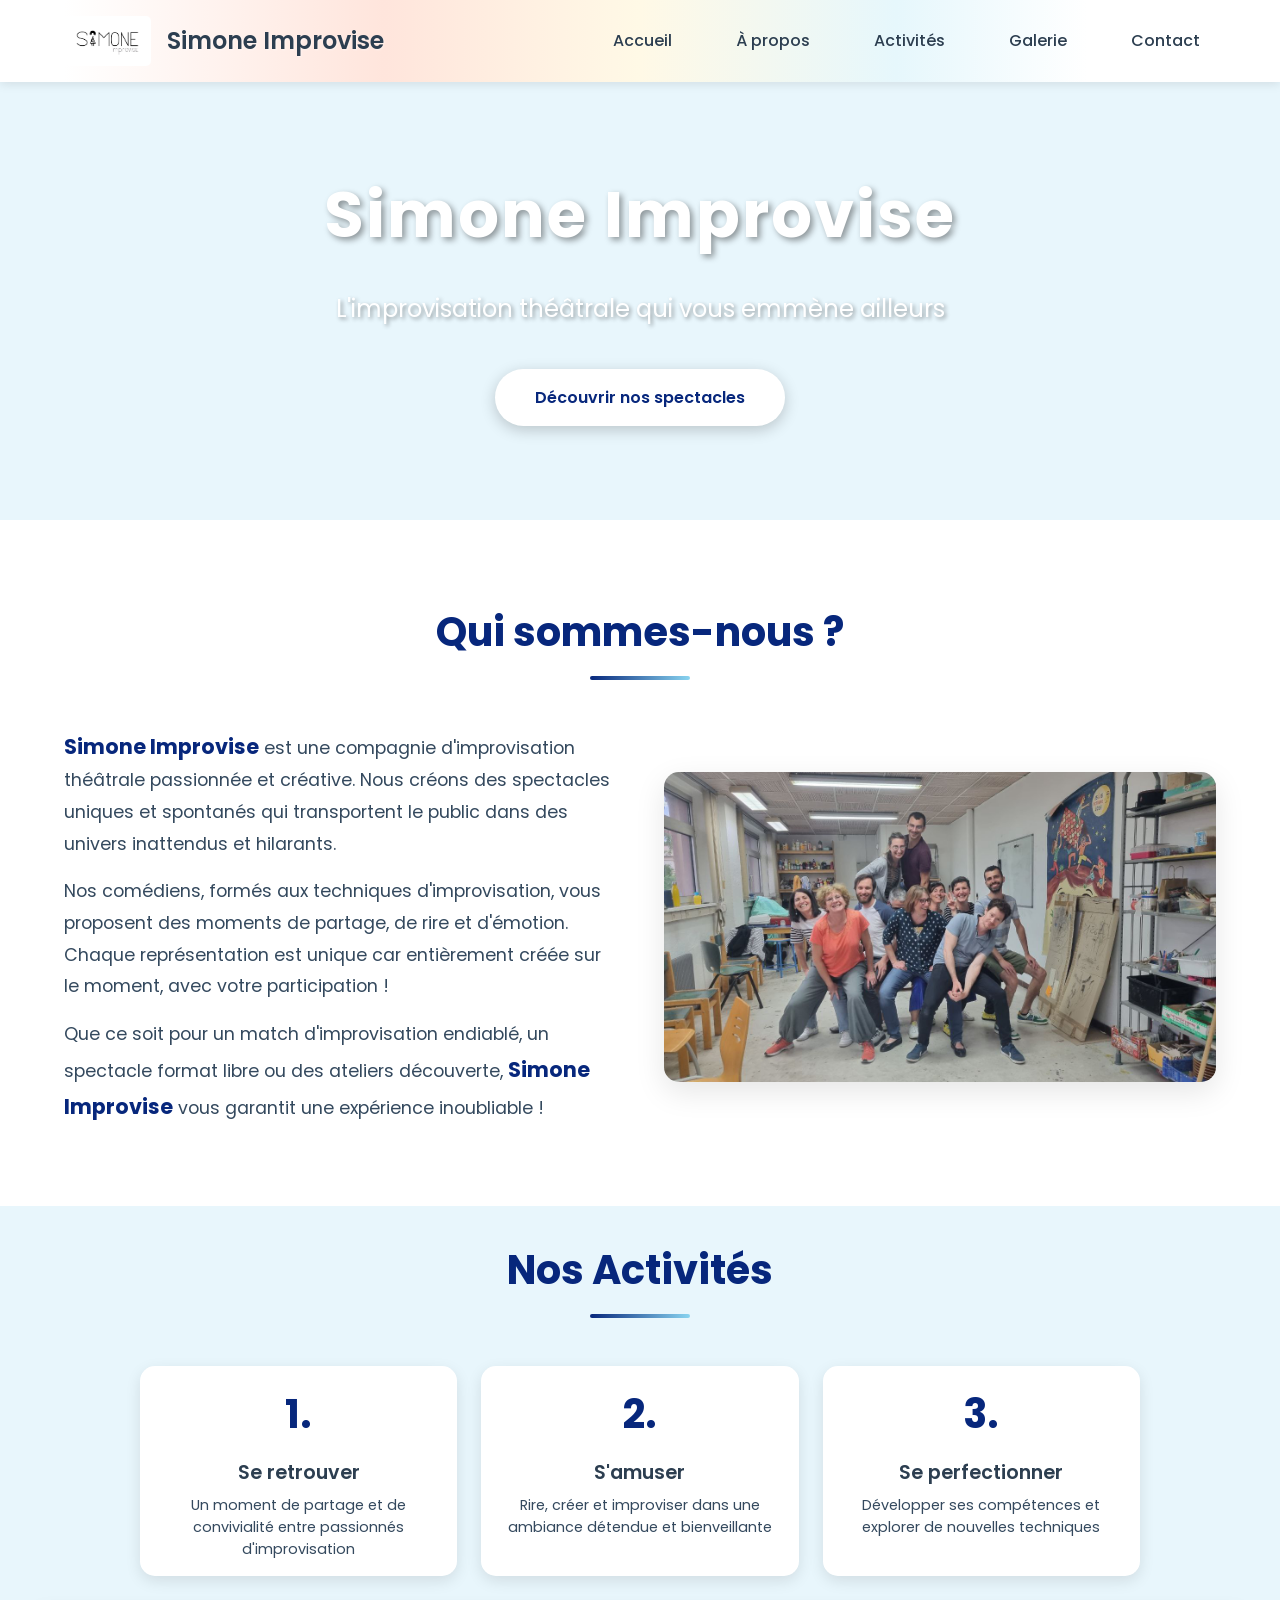
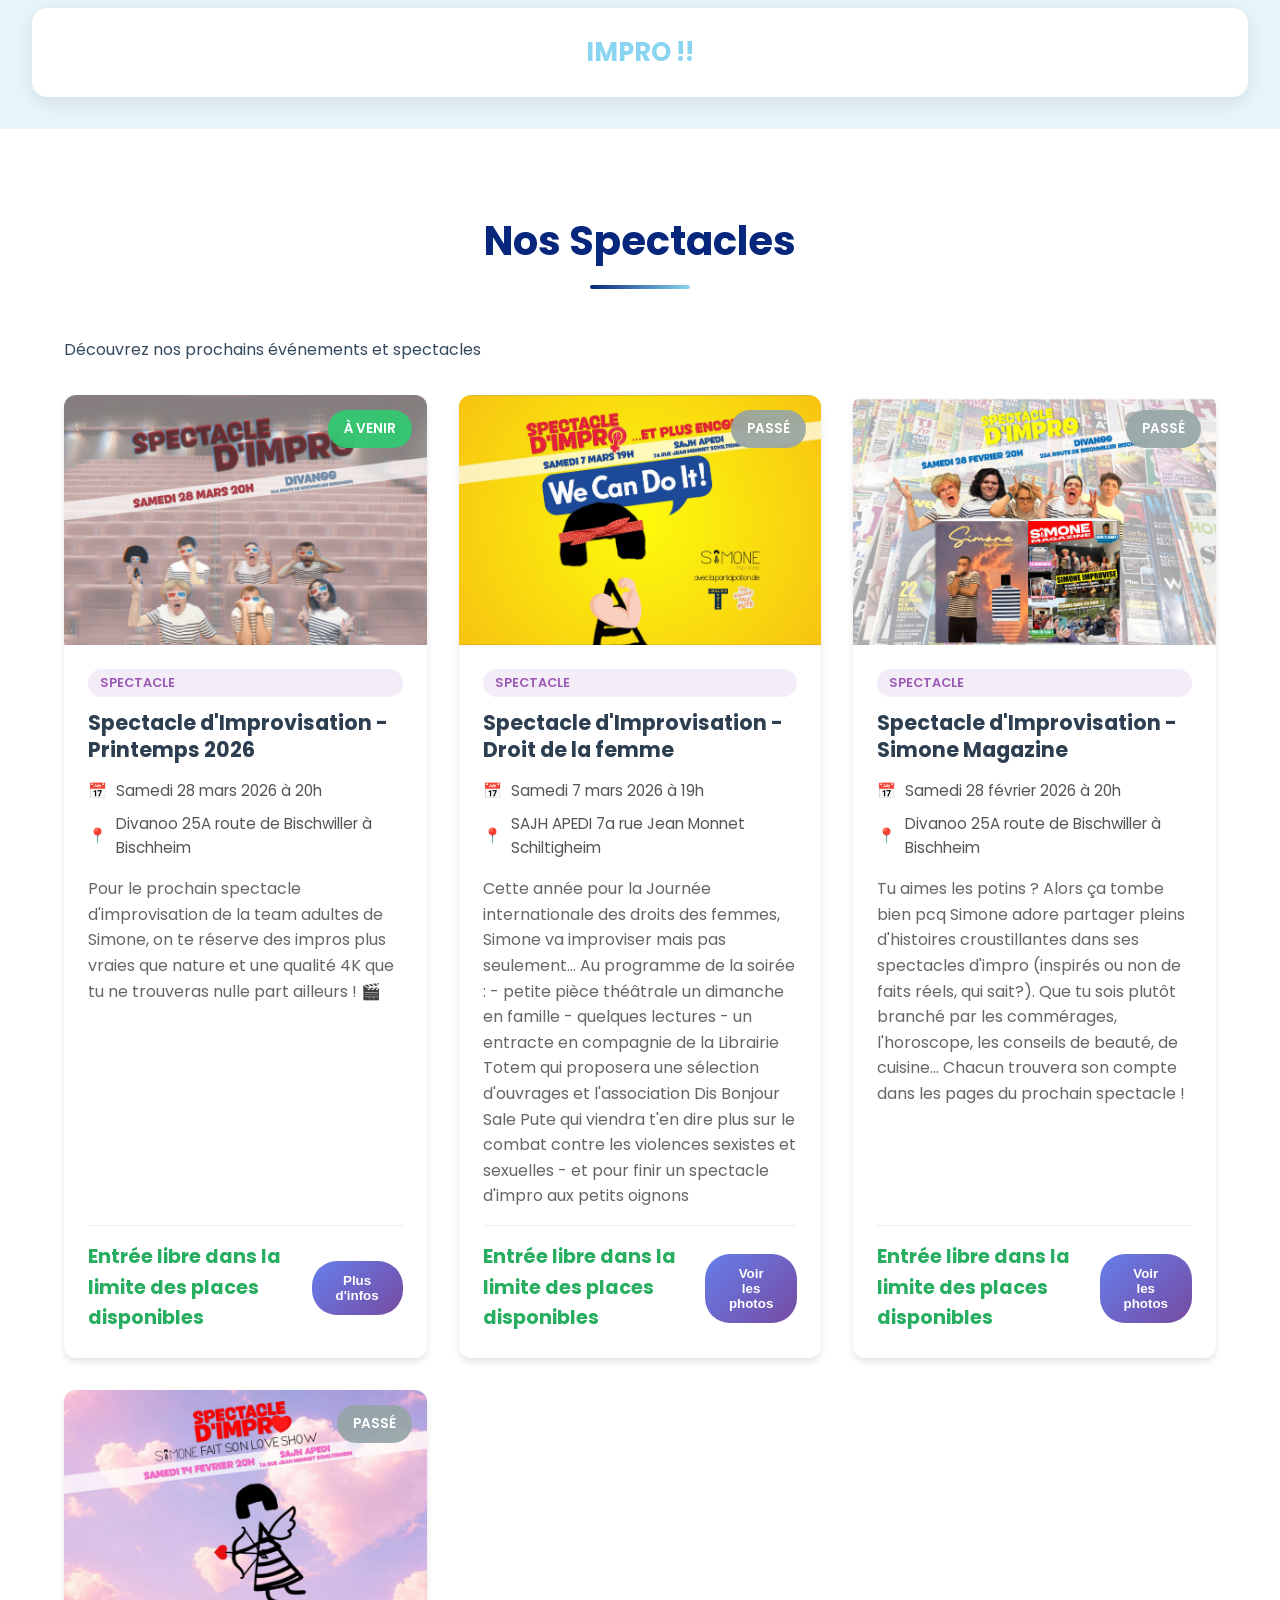
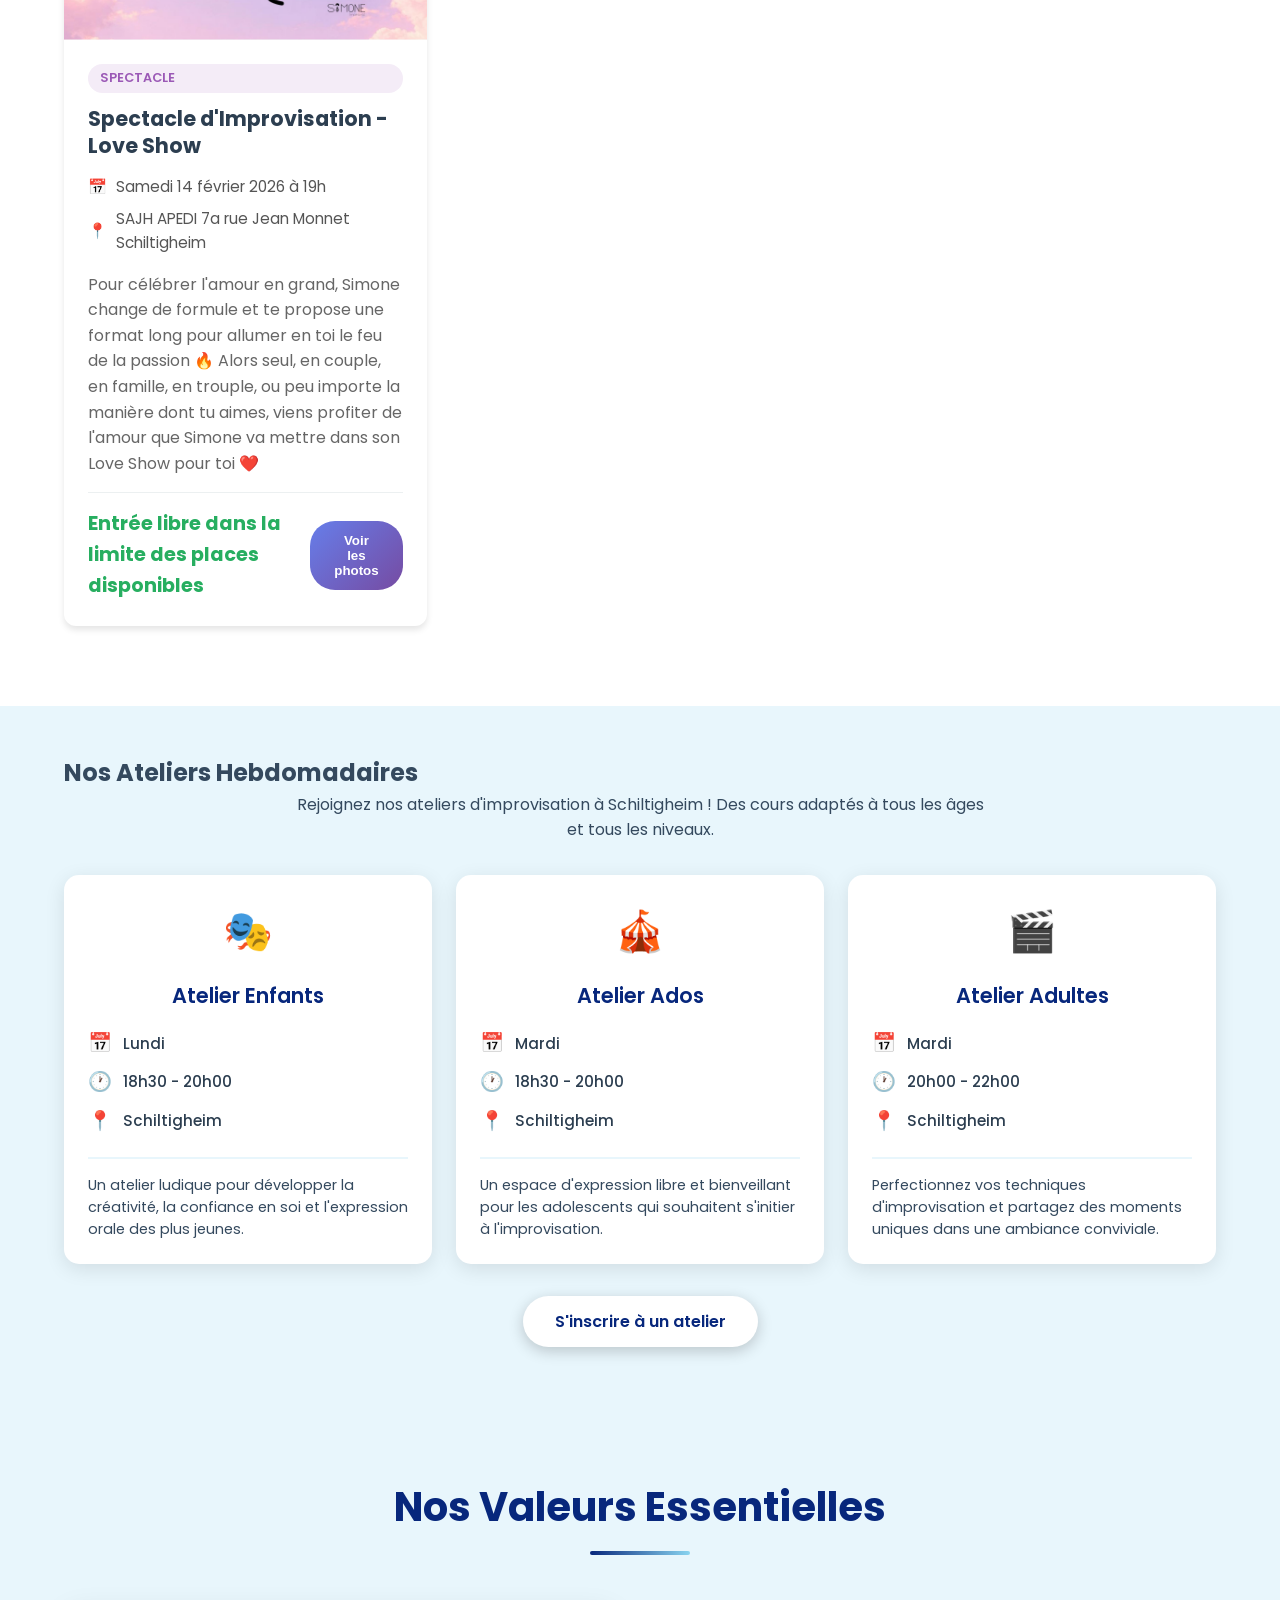
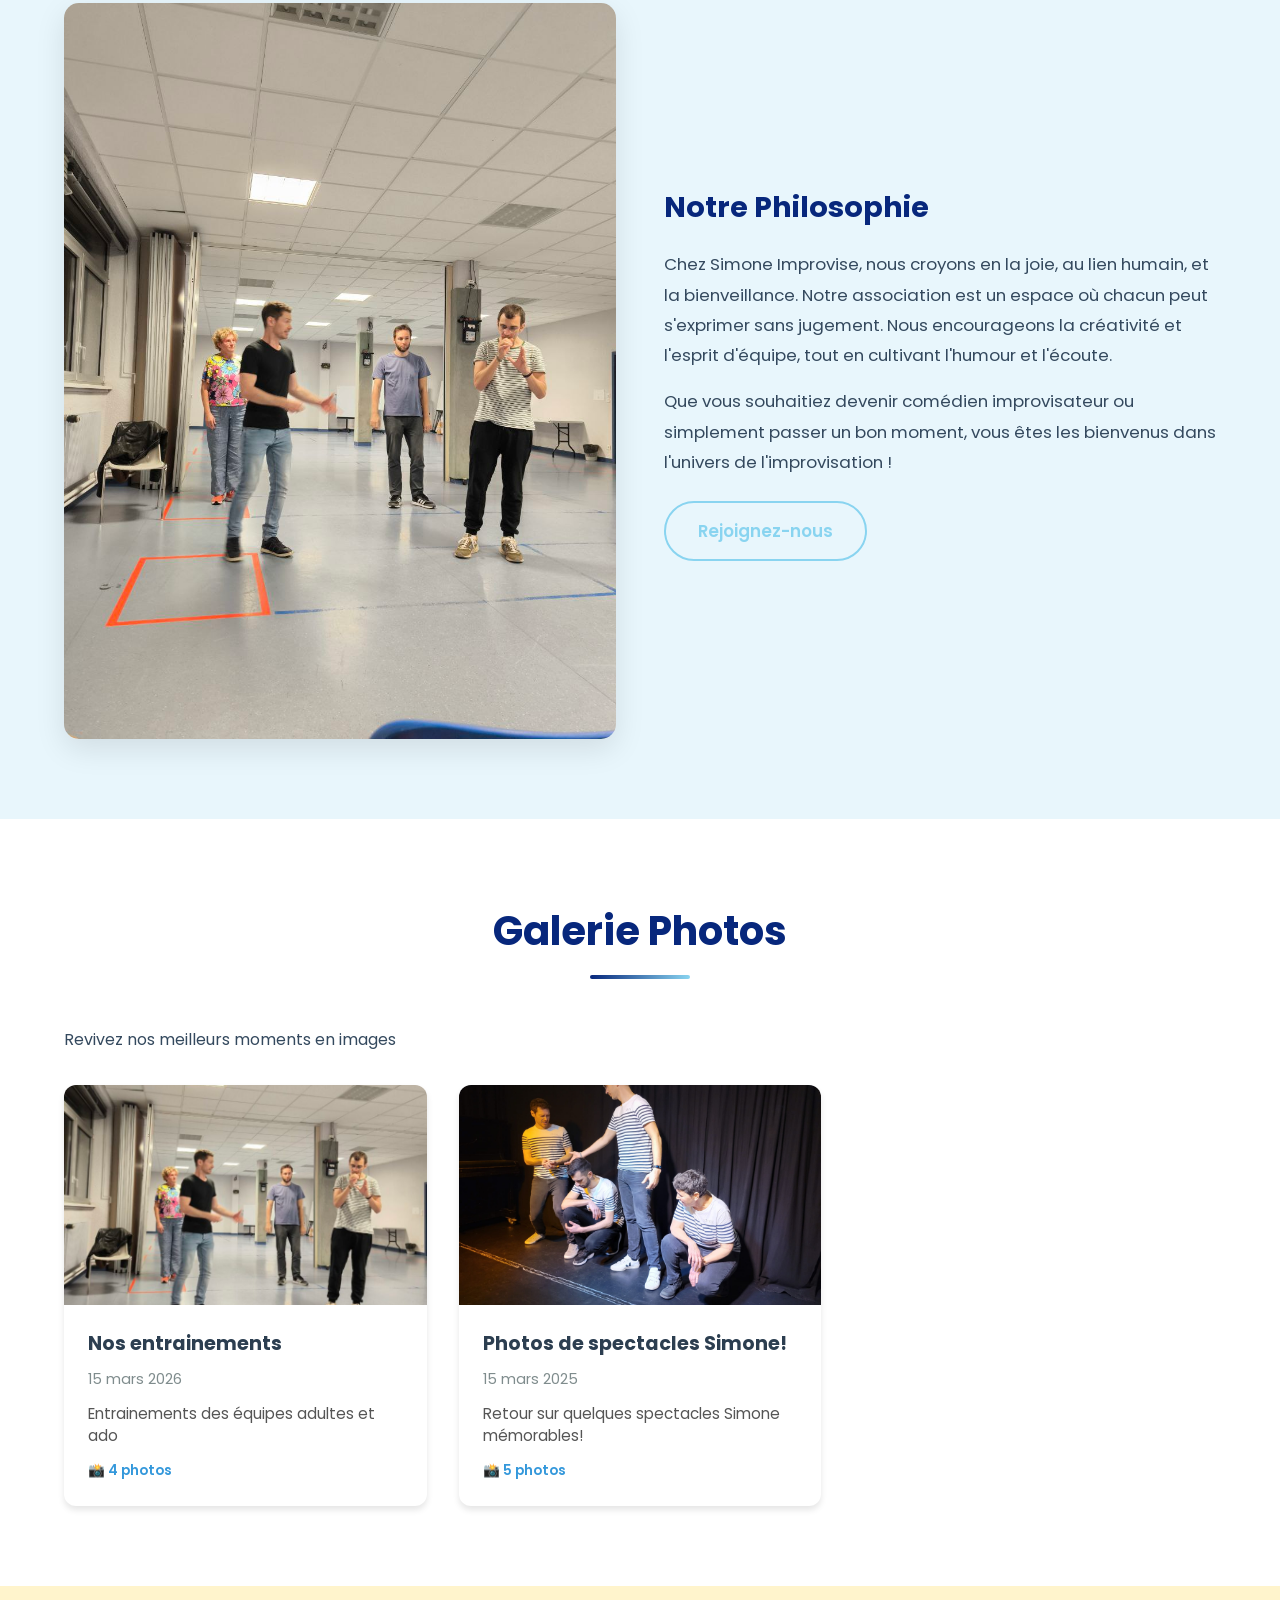
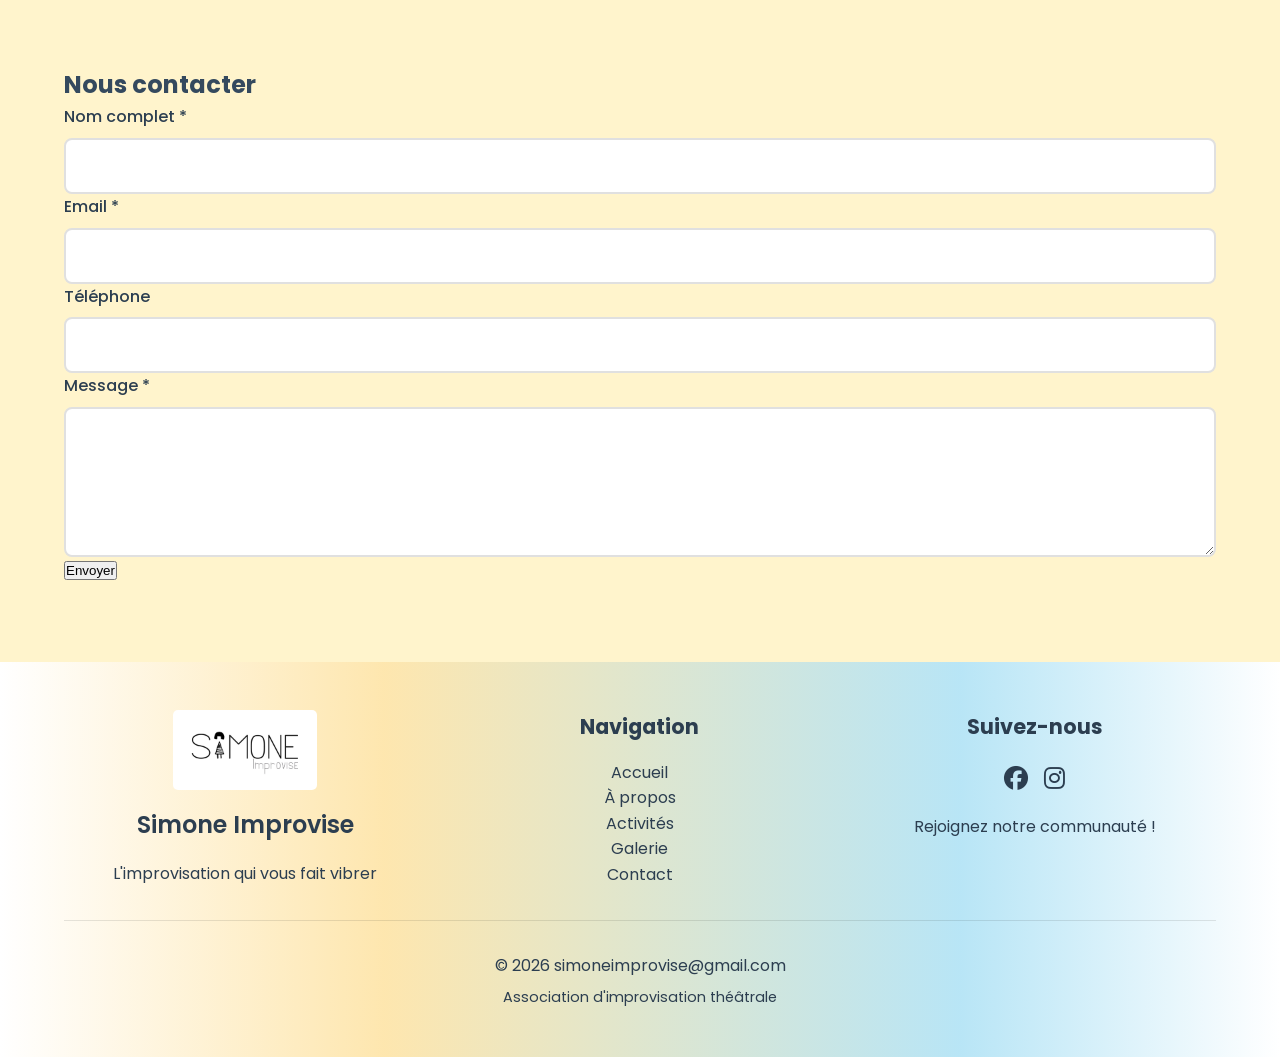
==== index-valeur.html @ 13a5d501 "Modification de la page index" ====
<!DOCTYPE html>
<html lang="fr">
<head>
    <meta charset="UTF-8">
    <meta name="viewport" content="width=device-width, initial-scale=1.0">
    <meta name="description" content="Simone Improvise - Compagnie d'improvisation théâtrale. Découvrez nos spectacles et rejoignez l'aventure !">
    <meta name="keywords" content="improvisation, théâtre, spectacle, Simone Improvise, association">
    <meta property="og:title" content="Simone Improvise - Improvisation Théâtrale">
    <meta property="og:description" content="Compagnie d'improvisation théâtrale">
    <meta property="og:type" content="website">
    <title>Simone Improvise - Improvisation Théâtrale</title>
    
    <!-- Google Fonts -->
    <link rel="preconnect" href="https://fonts.googleapis.com">
    <link rel="preconnect" href="https://fonts.gstatic.com" crossorigin>
    <link href="https://fonts.googleapis.com/css2?family=Poppins:wght@300;400;600;700&display=swap" rel="stylesheet">
    
    <!-- CSS externe -->
    <link rel="stylesheet" href="assets/css/styles.css">
    <link rel="stylesheet" href="assets/css/galerie.css">
    <link rel="stylesheet" href="assets/css/spectacles.css">

    <!-- EmailJS -->
    <script type="text/javascript" src="https://cdn.jsdelivr.net/npm/@emailjs/browser@4/dist/email.min.js"></script>  

    <!-- Font Awesome pour les icônes sociales -->
    <link rel="stylesheet" href="https://cdnjs.cloudflare.com/ajax/libs/font-awesome/6.5.1/css/all.min.css">
</head>
<body>
    <!-- HEADER -->
    <header>
        <nav>
            <div class="logo-container">
                <img src="assets/images/logoSimoneBlancnc-c-1-150x150.jpg" alt="Logo Simone Improvise" class="logo">
                <span class="brand-name">Simone Improvise</span>
            </div>
            <ul class="nav-links">
                <li><a href="#accueil">Accueil</a></li>
                <li><a href="#apropos">À propos</a></li>
                <li><a href="#activites">Activités</a></li>
                <li><a href="#galerie">Galerie</a></li>
                <li><a href="#contact">Contact</a></li>
            </ul>
            <div class="burger">
                <div></div>
                <div></div>
                <div></div>
            </div>
        </nav>
    </header>

    <!-- HERO SECTION -->
    <section id="accueil" class="hero">
        <div class="hero-content">
            <h1>Simone Improvise</h1>
            <p>L'improvisation théâtrale qui vous emmène ailleurs</p>
            <a href="#spectacles" class="btn">Découvrir nos spectacles</a>
        </div>
    </section>

    <!-- À PROPOS -->
    <section id="apropos">
        <h2 class="section-title">Qui sommes-nous ?</h2>
        <div class="about-content">
            <div class="about-text">
                <p>
                    <strong>Simone Improvise</strong> est une compagnie d'improvisation théâtrale passionnée et créative.
                    Nous créons des spectacles uniques et spontanés qui transportent le public dans des univers
                    inattendus et hilarants.
                </p>
                <p style="margin-top: 1rem;">
                    Nos comédiens, formés aux techniques d'improvisation, vous proposent des moments de partage,
                    de rire et d'émotion. Chaque représentation est unique car entièrement créée sur le moment,
                    avec votre participation !
                </p>
                <p style="margin-top: 1rem;">
                    Que ce soit pour un match d'improvisation endiablé, un spectacle format libre ou des ateliers
                    découverte, <strong>Simone Improvise</strong> vous garantit une expérience inoubliable !
                </p>
            </div>
            <img src="assets/images/IMG_20230524_120431_947.jpg" alt="Équipe Simone Improvise" class="about-image">
        </div>
    </section>

    <!-- ACTIVITES INTRO -->
    <section id="activites">
        <h2 class="section-title">Nos Activités</h2>
        <div class="activites-grid">
            <div class="activite-box">
                <div class="activite-number">1.</div>
                <div class="activite-title">Se retrouver</div>
                <div class="activite-text">Un moment de partage et de convivialité entre passionnés d'improvisation</div>
            </div>
            <div class="activite-box">
                <div class="activite-number">2.</div>
                <div class="activite-title">S'amuser</div>
                <div class="activite-text">Rire, créer et improviser dans une ambiance détendue et bienveillante</div>
            </div>
            <div class="activite-box">
                <div class="activite-number">3.</div>
                <div class="activite-title">Se perfectionner</div>
                <div class="activite-text">Développer ses compétences et explorer de nouvelles techniques</div>
            </div>
        </div>
        <div class="impro-highlight">
            <h3>IMPRO !!</h3>
        </div>
    </section>

    <!-- Section Spectacles Dynamique -->
    <section id="spectacles" class="section">
        <div class="container">
            <h2 class="section-title">Nos Spectacles</h2>
            <p class="section-subtitle">Découvrez nos prochains événements et spectacles</p>
            
            <!-- Grille des spectacles (chargée dynamiquement) -->
            <div id="spectacles-grid" class="spectacles-grid">
                <!-- Les spectacles seront chargés ici par JavaScript -->
            </div>
        </div>
    </section>

    <section id="ateliers-horaires" class="workshops-schedule">
        <div class="container">
            <h2>Nos Ateliers Hebdomadaires</h2>
            <p class="section-intro">
                Rejoignez nos ateliers d'improvisation à Schiltigheim ! 
                Des cours adaptés à tous les âges et tous les niveaux.
            </p>
            
            <div class="schedule-grid">
                <!-- Atelier Enfants -->
                <div class="workshop-card">
                    <div class="workshop-icon">🎭</div>
                    <h3>Atelier Enfants</h3>
                    <div class="workshop-details">
                        <div class="detail-item">
                            <span class="icon">📅</span>
                            <span class="text">Lundi</span>
                        </div>
                        <div class="detail-item">
                            <span class="icon">🕐</span>
                            <span class="text">18h30 - 20h00</span>
                        </div>
                        <div class="detail-item">
                            <span class="icon">📍</span>
                            <span class="text">Schiltigheim</span>
                        </div>
                    </div>
                    <p class="workshop-description">
                        Un atelier ludique pour développer la créativité, la confiance en soi 
                        et l'expression orale des plus jeunes.
                    </p>
                </div>

                <!-- Atelier Ados -->
                <div class="workshop-card">
                    <div class="workshop-icon">🎪</div>
                    <h3>Atelier Ados</h3>
                    <div class="workshop-details">
                        <div class="detail-item">
                            <span class="icon">📅</span>
                            <span class="text">Mardi</span>
                        </div>
                        <div class="detail-item">
                            <span class="icon">🕐</span>
                            <span class="text">18h30 - 20h00</span>
                        </div>
                        <div class="detail-item">
                            <span class="icon">📍</span>
                            <span class="text">Schiltigheim</span>
                        </div>
                    </div>
                    <p class="workshop-description">
                        Un espace d'expression libre et bienveillant pour les adolescents 
                        qui souhaitent s'initier à l'improvisation.
                    </p>
                </div>

                <!-- Atelier Adultes -->
                <div class="workshop-card">
                    <div class="workshop-icon">🎬</div>
                    <h3>Atelier Adultes</h3>
                    <div class="workshop-details">
                        <div class="detail-item">
                            <span class="icon">📅</span>
                            <span class="text">Mardi</span>
                        </div>
                        <div class="detail-item">
                            <span class="icon">🕐</span>
                            <span class="text">20h00 - 22h00</span>
                        </div>
                        <div class="detail-item">
                            <span class="icon">📍</span>
                            <span class="text">Schiltigheim</span>
                        </div>
                    </div>
                    <p class="workshop-description">
                        Perfectionnez vos techniques d'improvisation et partagez des moments 
                        uniques dans une ambiance conviviale.
                    </p>
                </div>
            </div>

            <div class="cta-container">
                <a href="#contact" class="btn btn-primary">S'inscrire à un atelier</a>
            </div>
        </div>
    </section>

    <!-- VALEURS -->
    <section id="valeurs">
        <h2 class="section-title">Nos Valeurs Essentielles</h2>
        <div class="valeurs-content">
            <img src="assets/images/IMG_20251007_082858_229.jpg" alt="Valeurs Simone Improvise" class="valeurs-image">
            <div class="valeurs-text">
                <h3>Notre Philosophie</h3>
                <p>
                    Chez Simone Improvise, nous croyons en la joie, au lien humain, et la bienveillance. 
                    Notre association est un espace où chacun peut s'exprimer sans jugement. Nous encourageons 
                    la créativité et l'esprit d'équipe, tout en cultivant l'humour et l'écoute.
                </p>
                <p style="margin-top: 1rem;">
                    Que vous souhaitiez devenir comédien improvisateur ou simplement passer un bon moment, 
                    vous êtes les bienvenus dans l'univers de l'improvisation !
                </p>
                <a href="#contact" class="btn-valeurs">Rejoignez-nous</a>
            </div>
        </div>
    </section>

    <!-- GALERIE -->
    <section id="galerie" class="section">
        <div class="container">
            <h2 class="section-title">Galerie Photos</h2>
            <p class="section-subtitle">Revivez nos meilleurs moments en images</p>
            
            <!-- Grille des albums (chargés dynamiquement) -->
            <div id="albums-grid" class="albums-grid">
                <!-- Les albums seront chargés ici par JavaScript -->
            </div>
        </div>
    </section>
    <!-- Lightbox pour affichage des photos -->
    <div id="lightbox" class="lightbox">
        <span class="lightbox-close">&times;</span>
        <div class="lightbox-content">
            <button class="lightbox-nav lightbox-prev" aria-label="Photo précédente">&#10094;</button>
            <img id="lightbox-image" src="" alt="">
            <button class="lightbox-nav lightbox-next" aria-label="Photo suivante">&#10095;</button>
        </div>
        <div class="lightbox-caption"></div>
        <div class="lightbox-thumbnails"></div>
    </div>

    <!-- CONTACT -->
    <section id="contact">
        <h2>Nous contacter</h2>
        <form id="contact-form">
            <div class="form-group">
                <label for="name">Nom complet *</label>
                <input type="text" id="name" name="from_name" required>
            </div>
            
            <div class="form-group">
                <label for="email">Email *</label>
                <input type="email" id="email" name="from_email" required>
            </div>
            
            <div class="form-group">
                <label for="phone">Téléphone</label>
                <input type="tel" id="phone" name="phone">
            </div>
            
            <div class="form-group">
                <label for="message">Message *</label>
                <textarea id="message" name="message" rows="5" required></textarea>
            </div>
            
            <button type="submit" id="submit-btn">Envoyer</button>
            <div id="form-status"></div>
        </form>
    </section>

    <!-- FOOTER -->
    <footer>
        <div class="footer-content">
            <div class="footer-section">
                <div class="footer-logo-container">
                    <img src="assets/images/logoSimoneBlancnc-c-1-150x150.jpg" alt="Logo Simone Improvise" class="footer-logo">
                    <span class="footer-brand">Simone Improvise</span>
                </div>
                <p style="margin-top: 1rem;">L'improvisation qui vous fait vibrer</p>
            </div>
            <div class="footer-section">
                <h3>Navigation</h3>
                <p><a href="#accueil">Accueil</a></p>
                <p><a href="#apropos">À propos</a></p>
                <p><a href="#activites">Activités</a></p>
                <p><a href="#galerie">Galerie</a></p>
                <p><a href="#contact">Contact</a></p>
            </div>
            <div class="footer-section">
                <h3>Suivez-nous</h3>
                <div class="social-links">
                    <a href="https://www.facebook.com/simoneimprovise/?locale=fr_FR" aria-label="Facebook"><i class="fab fa-facebook"></i></a>
                    <a href="https://www.instagram.com/simoneimprovise/?hl=fr" aria-label="Facebook"><i class="fab fa-instagram"></i></a>
                </div>
                <p style="margin-top: 1rem;">Rejoignez notre communauté !</p>
            </div>
        </div>
        <div class="footer-bottom">
            <p>&copy; 2026 simoneimprovise@gmail.com</p>
            <p style="margin-top: 0.5rem; font-size: 0.9rem;">Association d'improvisation théâtrale</p>
        </div>
    </footer>

    <!-- JAVASCRIPT -->
    <script src="assets/js/main.js"></script>
    <script src="assets/js/galerie.js"></script>
    <script src="assets/js/email.js"></script>
    <script src="assets/js/spectacles.js"></script>
</body>
</html>
---- assets/css/styles.css ----
/* ========================================
   SIMONE IMPROVISE - STYLES GLOBAUX
   ======================================== */

* {
    margin: 0;
    padding: 0;
    box-sizing: border-box;
}

:root {
    /* Palette de couleurs principale 
    --coral-pastel: #FFB4A8;
    --sunshine-yellow: #FDD679;
    --sky-blue: #89D4F0;
    --mint-green: #7DDCC8;
    --pale-blue: #E8F6FC;
    --pale-yellow: #FFF4CC;
    --white: #FFFFFF;
    --dark-text: #2C3E50;
    --text-color: #34495E;
*/

    --coral-pastel: #07277c;
    --sunshine-yellow: #FDD679;
    --sky-blue: #89D4F0;
    --mint-green: #7DDCC8;
    --pale-blue: #E8F6FC;
    --pale-yellow: #FFF4CC;
    --white: #FFFFFF;
    --dark-text: #2C3E50;
    --text-color: #34495E;

  --bleu:        #07277c;
  --bleu-clair:  #0a2c84;
  --fond-clair:  #eff9ff;
  --fond-hero:   #ebe3d9;
  --fond-cover:  #edeeee;
  --texte:       #03081e;
  --texte-gris:  #252525;
  --bordure:     #7b90bd;
  --blanc:       #ffffff;

}

body {
    font-family: 'Poppins', sans-serif;
    line-height: 1.6;
    color: var(--text-color);
    overflow-x: hidden;
    background: var(--white);
}

/* ========================================
   HEADER & NAVIGATION
   ======================================== */

header {
    /* linear-gradient(90deg, #FFB4A8 0%, #FDD679 35%, #89D4F0 70%, #7DDCC8 100%); */
    background: linear-gradient(90deg, 
        #FFFFFF 0%, 
        #FFFFFF 5%,          /* Plus de blanc */
        #FFE5DC 30%,          /* Orange ultra-pâle */
        #FFF9E6 50%,          /* Jaune ultra-pâle */
        #E6F7FC 70%,          /* Bleu ultra-pâle */
        #FFFFFF 85%,          /* Plus de blanc */
        #FFFFFF 100%
    ); 
    position: fixed;
    width: 100%;
    top: 0;
    z-index: 1000;
    box-shadow: 0 2px 10px rgba(0,0,0,0.1);
}

nav {
    display: flex;
    justify-content: space-between;
    align-items: center;
    padding: 1rem 5%;
    max-width: 1400px;
    margin: 0 auto;
}

.logo-container {
    display: flex;
    align-items: center;
    gap: 1rem;
}

.logo {
    height: 50px;
    width: auto;
    background: white;
    padding: 5px;
    border-radius: 5px;
}

.brand-name {
    color: var(--dark-text);
    font-size: 1.5rem;
    font-weight: 600;
    text-shadow: 1px 1px 2px rgba(255,255,255,0.5);
}

.nav-links {
    display: flex;
    list-style: none;
    gap: 2rem;
}

.nav-links a {
    color: var(--dark-text);
    text-decoration: none;
    font-weight: 500;
    transition: all 0.3s ease;
    padding: 0.5rem 1rem;
    border-radius: 5px;
}

.nav-links a:hover {
    background: rgba(255, 255, 255, 0.5);
}

.burger {
    display: none;
    flex-direction: column;
    cursor: pointer;
    gap: 5px;
}

.burger div {
    width: 25px;
    height: 3px;
    background: var(--dark-text);
    border-radius: 5px;
    transition: all 0.3s ease;
}

/* ========================================
   HERO SECTION
   ======================================== */

.hero {
    margin-top: 70px;
    min-height: 50vh;
    background: linear-gradient(135deg, rgba(255, 180, 168, 0.7), rgba(137, 212, 240, 0.7)),
                url('assets/images/IMG_20230524_120431_947.jpg') center/cover no-repeat;
    display: flex;
    align-items: center;
    justify-content: center;
    text-align: center;
    color: white;
    position: relative;
    padding: 4rem 2rem;
}

.hero-content {
    z-index: 2;
    max-width: 800px;
    animation: fadeInUp 1s ease;
}

.hero h1 {
    font-size: 4rem;
    margin-bottom: 1.5rem;
    text-shadow: 3px 3px 6px rgba(0,0,0,0.4);
    letter-spacing: 2px;
    font-weight: 700;
}

.hero p {
    font-size: 1.5rem;
    margin-bottom: 2.5rem;
    text-shadow: 2px 2px 4px rgba(0,0,0,0.4);
}

/* ========================================
   BOUTONS
   ======================================== */

.btn {
    display: inline-block;
    padding: 1rem 2.5rem;
    background: white;
    color: var(--coral-pastel);
    text-decoration: none;
    border-radius: 50px;
    font-weight: 600;
    transition: all 0.3s ease;
    box-shadow: 0 4px 15px rgba(0,0,0,0.2);
}

.btn:hover {
    transform: translateY(-3px);
    box-shadow: 0 6px 20px rgba(0,0,0,0.3);
    background: var(--pale-yellow);
}

.btn-valeurs {
    display: inline-block;
    margin-top: 1.5rem;
    padding: 0.8rem 2rem;
    border: 2px solid var(--sky-blue);
    color: var(--sky-blue);
    text-decoration: none;
    border-radius: 50px;
    font-weight: 600;
    transition: all 0.3s ease;
}

.btn-valeurs:hover {
    background: var(--sky-blue);
    color: white;
}

/* ========================================
   SECTIONS
   ======================================== */

section {
    padding: 5rem 5%;
    max-width: 1400px;
    margin: 0 auto;
}

section:nth-child(even) {
    background: var(--pale-blue);
}

.section-title {
    text-align: center;
    font-size: 2.5rem;
    margin-bottom: 3rem;
    color: var(--coral-pastel);
    position: relative;
    padding-bottom: 1rem;
    font-weight: 700;
}

.section-title::after {
    content: '';
    position: absolute;
    bottom: 0;
    left: 50%;
    transform: translateX(-50%);
    width: 100px;
    height: 4px;
    background: linear-gradient(90deg, var(--coral-pastel), var(--sky-blue));
    border-radius: 2px;
}

/* ========================================
   SECTION À PROPOS
   ======================================== */

#apropos {
    background: white;
}

.about-content {
    display: grid;
    grid-template-columns: 1fr 1fr;
    gap: 3rem;
    align-items: center;
}

.about-text {
    font-size: 1.1rem;
    line-height: 1.8;
}

.about-text strong {
    color: var(--coral-pastel);
    font-size: 1.3rem;
}

.about-image {
    width: 100%;
    border-radius: 15px;
    box-shadow: 0 10px 30px rgba(0,0,0,0.1);
    transition: transform 0.3s ease;
}

.about-image:hover {
    transform: scale(1.02);
}

/* ========================================
   SECTION ACTIVITÉS
   ======================================== */

#activites {
    background: var(--pale-blue);
    padding: 2rem 2rem; /* Ajoutez cette ligne si elle n'existe pas */
}

.activites-grid {
    display: grid;
    grid-template-columns: repeat(3, 1fr);
    gap: 1.5rem; /* Réduit de 2rem à 1.5rem */
    margin-bottom: 1rem; /* Réduit de 3rem à 2rem */
    max-width: 1000px; /* Limite la largeur totale */
    margin-left: auto;
    margin-right: auto;
}

.activite-box {
    background: white;
    padding: 1rem; /* Réduit de 2rem à 1.5rem */
    border-radius: 15px;
    text-align: center;
    box-shadow: 0 5px 15px rgba(0,0,0,0.1);
    transition: transform 0.3s ease;
}

.activite-box:hover {
    transform: translateY(-10px);
}

.activite-number {
    font-size: 2.5rem; /* Réduit de 3rem à 2.5rem */
    font-weight: 700;
    color: var(--coral-pastel);
    margin-bottom: 0.8rem; /* Réduit de 1rem à 0.8rem */
}

.activite-title {
    font-size: 1.2rem; /* Réduit de 1.2rem à 1.1rem */
    font-weight: 600;
    color: var(--dark-text);
    margin-bottom: 0.4rem; /* Réduit de 0.5rem à 0.4rem */
}

.activite-text {
    font-size: 0.9rem; /* Réduit de 0.95rem à 0.9rem */
    color: var(--text-color);
    line-height: 1.5; /* Réduit de 1.6 à 1.5 */
}

.impro-highlight {
    text-align: center;
    padding: 1.5rem; /* Réduit de 2rem à 1.5rem */
    background: white;
    border-radius: 15px;
    box-shadow: 0 5px 20px rgba(0,0,0,0.1);
    margin-top: 2rem; /* Ajoutez cette ligne */
}

.impro-highlight h3 {
    color: var(--sky-blue);
    font-size: 1.6rem; /* Réduit de 2rem à 1.6rem */
    font-weight: 700;
}

/* ========================================
   CARTES ACTIVITÉS
   ======================================== */

#nos-activites {
    background: white;
}

.activites-cards {
    display: grid;
    grid-template-columns: repeat(auto-fit, minmax(300px, 1fr));
    gap: 2.5rem;
}

.activite-card {
    background: white;
    border-radius: 15px;
    overflow: hidden;
    box-shadow: 0 5px 20px rgba(0,0,0,0.1);
    transition: all 0.3s ease;
}

.activite-card:hover {
    transform: translateY(-10px);
    box-shadow: 0 15px 40px rgba(0,0,0,0.2);
}

.activite-card img {
    width: 100%;
    height: 250px;
    object-fit: cover;
}

.activite-info {
    padding: 1.5rem;
}

.activite-info h3 {
    color: var(--coral-pastel);
    margin-bottom: 0.5rem;
    font-size: 1.3rem;
}

.activite-info p {
    color: var(--text-color);
    line-height: 1.6;
}

/* ========================================
   SECTION VALEURS
   ======================================== */

#valeurs {
    background: var(--pale-blue);
}

.valeurs-content {
    display: grid;
    grid-template-columns: 1fr 1fr;
    gap: 3rem;
    align-items: center;
}

.valeurs-image {
    width: 100%;
    border-radius: 15px;
    box-shadow: 0 10px 30px rgba(0,0,0,0.1);
}

.valeurs-text {
    font-size: 1.05rem;
    line-height: 1.8;
}

.valeurs-text h3 {
    color: var(--coral-pastel);
    font-size: 1.8rem;
    margin-bottom: 1rem;
}

/* ========================================
   GALERIE
   ======================================== */

#galerie {
    background: white;
}

.gallery-grid {
    display: grid;
    grid-template-columns: repeat(auto-fit, minmax(300px, 1fr));
    gap: 2rem;
}

.gallery-item {
    position: relative;
    overflow: hidden;
    border-radius: 15px;
    box-shadow: 0 5px 15px rgba(0,0,0,0.1);
    cursor: pointer;
    transition: transform 0.3s ease;
}

.gallery-item:hover {
    transform: translateY(-10px);
    box-shadow: 0 10px 30px rgba(0,0,0,0.2);
}

.gallery-item img {
    width: 100%;
    height: 300px;
    object-fit: cover;
    transition: transform 0.5s ease;
}

.gallery-item:hover img {
    transform: scale(1.1);
}

.gallery-overlay {
    position: absolute;
    top: 0;
    left: 0;
    width: 100%;
    height: 100%;
    background: linear-gradient(135deg, rgba(255, 180, 168, 0.85), rgba(137, 212, 240, 0.85));
    display: flex;
    align-items: center;
    justify-content: center;
    opacity: 0;
    transition: opacity 0.3s ease;
}

.gallery-item:hover .gallery-overlay {
    opacity: 1;
}

.gallery-overlay p {
    color: white;
    font-size: 1.2rem;
    font-weight: 600;
    text-shadow: 2px 2px 4px rgba(0,0,0,0.3);
}

/* ========================================
   SECTION CONTACT
   ======================================== */

#contact {
    background: var(--pale-yellow);
}

.contact-container {
    max-width: 800px;
    margin: 0 auto;
    background: white;
    padding: 3rem;
    border-radius: 15px;
    box-shadow: 0 10px 30px rgba(0,0,0,0.1);
}

.contact-form {
    display: flex;
    flex-direction: column;
    gap: 1.5rem;
}

.form-group {
    display: flex;
    flex-direction: column;
}

.form-group label {
    margin-bottom: 0.5rem;
    font-weight: 500;
    color: var(--dark-text);
}

.form-group input,
.form-group textarea {
    padding: 1rem;
    border: 2px solid #E0E0E0;
    border-radius: 8px;
    font-family: 'Poppins', sans-serif;
    transition: border-color 0.3s ease;
}

.form-group input:focus,
.form-group textarea:focus {
    outline: none;
    border-color: var(--coral-pastel);
}

.form-group textarea {
    min-height: 150px;
    resize: vertical;
}

/* ========================================
   FOOTER
   ======================================== */

footer {
    background: linear-gradient(90deg, 
        rgba(255, 255, 255, 0.9) 0%, 
        rgba(253, 214, 121, 0.6) 30%, 
        rgba(137, 212, 240, 0.6) 75%, 
        rgba(255, 255, 255, 0.9) 100%
    );
    color: var(--dark-text);
    text-align: center;
    padding: 3rem 5%;
}

.footer-content {
    max-width: 1400px;
    margin: 0 auto;
    display: grid;
    grid-template-columns: repeat(auto-fit, minmax(250px, 1fr));
    gap: 2rem;
    margin-bottom: 2rem;
}

.footer-section h3 {
    margin-bottom: 1rem;
    color: var(--dark-text);
    font-size: 1.3rem;
}

.footer-logo-container {
    display: flex;
    flex-direction: column;
    align-items: center;
    gap: 1rem;
}

.footer-logo {
    height: 80px;
    background: white;
    padding: 5px;
    border-radius: 5px;
}

.footer-brand {
    font-size: 1.5rem;
    font-weight: 600;
    color: var(--dark-text);
}

.footer-section a {
    color: var(--dark-text);
    text-decoration: none;
    transition: opacity 0.3s ease;
}

.footer-section a:hover {
    opacity: 0.7;
}

.social-links {
    display: flex;
    gap: 1rem;
    justify-content: center;
    margin-top: 1rem;
}

.social-links a {
    color: var(--dark-text);
    font-size: 1.5rem;
    transition: transform 0.3s ease;
}

.social-links a:hover {
    transform: scale(1.2);
}

.footer-bottom {
    margin-top: 2rem;
    padding-top: 2rem;
    border-top: 1px solid rgba(0,0,0,0.1);
    color: var(--dark-text);
}

/* ========================================
   ANIMATIONS
   ======================================== */

@keyframes fadeInUp {
    from {
        opacity: 0;
        transform: translateY(30px);
    }
    to {
        opacity: 1;
        transform: translateY(0);
    }
}

/* ========================================
   RESPONSIVE
   ======================================== */

@media screen and (max-width: 968px) {
    .activites-grid {
        grid-template-columns: 1fr;
    }

    .valeurs-content {
        grid-template-columns: 1fr;
    }

    .about-content {
        grid-template-columns: 1fr;
    }
}

@media screen and (max-width: 768px) {
    .nav-links {
        position: fixed;
        right: -100%;
        top: 70px;
        flex-direction: column;
        background: linear-gradient(135deg, #FFB4A8, #89D4F0);
        width: 100%;
        padding: 2rem;
        transition: right 0.3s ease;
        gap: 1rem;
    }

    .nav-links.active {
        right: 0;
    }

    .burger {
        display: flex;
    }

    .burger.active div:nth-child(1) {
        transform: rotate(-45deg) translate(-5px, 6px);
    }

    .burger.active div:nth-child(2) {
        opacity: 0;
    }

    .burger.active div:nth-child(3) {
        transform: rotate(45deg) translate(-5px, -6px);
    }

    .brand-name {
        font-size: 1.2rem;
    }

    .hero h1 {
        font-size: 2.5rem;
    }

    .hero p {
        font-size: 1.2rem;
    }

    .gallery-grid {
        grid-template-columns: 1fr;
    }

    .activites-cards {
        grid-template-columns: 1fr;
    }

    .contact-container {
        padding: 2rem 1.5rem;
    }

    section {
        padding: 3rem 1.5rem;
    }
}

@media screen and (max-width: 480px) {
    .hero h1 {
        font-size: 2rem;
    }

    .section-title {
        font-size: 2rem;
    }

    .logo {
        height: 40px;
    }

    .brand-name {
        font-size: 1rem;
    }
}

/* ========================================
   SECTION ATELIERS HORAIRES - VERSION COMPACTE
   ======================================== */

.workshops-schedule {
    padding: 3rem 5%; /* Réduit de 5rem à 3rem */
    background: var(--pale-blue);
    max-width: 1400px;
    margin: 0 auto;
}

.workshops-schedule .section-intro {
    text-align: center;
    font-size: 1rem; /* Réduit de 1.1rem à 1rem */
    margin-bottom: 2rem; /* Réduit de 3rem à 2rem */
    max-width: 700px;
    margin-left: auto;
    margin-right: auto;
    color: var(--text-color);
    line-height: 1.6; /* Réduit de 1.8 à 1.6 */
}

.schedule-grid {
    display: grid;
    grid-template-columns: repeat(auto-fit, minmax(280px, 1fr)); /* Réduit de 300px à 280px */
    gap: 1.5rem; /* Réduit de 2.5rem à 1.5rem */
    margin-bottom: 2rem; /* Réduit de 3rem à 2rem */
}

.workshop-card {
    background: white;
    border-radius: 15px;
    padding: 1.5rem; /* Réduit de 2rem à 1.5rem */
    box-shadow: 0 5px 20px rgba(0,0,0,0.1);
    transition: all 0.3s ease;
}

.workshop-card:hover {
    transform: translateY(-10px);
    box-shadow: 0 15px 40px rgba(0,0,0,0.2);
}

.workshop-icon {
    font-size: 2.5rem; /* Réduit de 3rem à 2.5rem */
    text-align: center;
    margin-bottom: 1rem; /* Réduit de 1.5rem à 1rem */
}

.workshop-card h3 {
    font-size: 1.3rem; /* Réduit de 1.5rem à 1.3rem */
    margin-bottom: 1rem; /* Réduit de 1.5rem à 1rem */
    text-align: center;
    color: var(--coral-pastel);
    font-weight: 600;
}

.workshop-details {
    margin-bottom: 1rem; /* Réduit de 1.5rem à 1rem */
    padding-bottom: 0.8rem; /* Réduit de 1rem à 0.8rem */
    border-bottom: 2px solid var(--pale-blue);
}

.detail-item {
    display: flex;
    align-items: center;
    margin-bottom: 8px; /* Réduit de 12px à 8px */
    font-size: 0.95rem; /* Réduit de 1rem à 0.95rem */
    color: var(--text-color);
}

.detail-item .icon {
    font-size: 1.2rem; /* Réduit de 1.3rem à 1.2rem */
    margin-right: 10px; /* Réduit de 12px à 10px */
    width: 25px; /* Réduit de 30px à 25px */
    flex-shrink: 0;
}

.detail-item .text {
    font-weight: 500;
    color: var(--dark-text);
}

.workshop-description {
    font-size: 0.9rem; /* Réduit de 0.95rem à 0.9rem */
    line-height: 1.5; /* Réduit de 1.6 à 1.5 */
    color: var(--text-color);
}

.cta-container {
    text-align: center;
    margin-top: 1.5rem; /* Réduit de 2rem à 1.5rem */
}

.btn-primary {
    display: inline-block;
    padding: 0.8rem 2rem; /* Réduit de 1rem 2.5rem à 0.8rem 2rem */
    background: white;
    color: var(--coral-pastel);
    text-decoration: none;
    border-radius: 50px;
    font-weight: 600;
    transition: all 0.3s ease;
    box-shadow: 0 4px 15px rgba(0,0,0,0.2);
}

.btn-primary:hover {
    transform: translateY(-3px);
    box-shadow: 0 6px 20px rgba(0,0,0,0.3);
    background: var(--pale-yellow);
}

/* Responsive */
@media screen and (max-width: 768px) {
    .schedule-grid {
        grid-template-columns: 1fr;
    }
    
    .workshops-schedule {
        padding: 2rem 1.5rem; /* Réduit de 3rem à 2rem */
    }
    
    .workshop-card {
        padding: 1.2rem; /* Réduit de 1.5rem à 1.2rem */
    }
}

@media screen and (max-width: 480px) {
    .workshop-icon {
        font-size: 2rem; /* Réduit de 2.5rem à 2rem */
    }
    
    .workshop-card h3 {
        font-size: 1.2rem; /* Réduit de 1.3rem à 1.2rem */
    }
}
---- assets/css/galerie.css ----
/* ========================================
   GALERIE DYNAMIQUE - ALBUMS
   ======================================== */

/* Grille des albums */
.albums-grid {
    display: grid;
    grid-template-columns: repeat(auto-fill, minmax(280px, 1fr));
    gap: 2rem;
    margin-top: 2rem;
}

.album-card {
    background: white;
    border-radius: 12px;
    overflow: hidden;
    box-shadow: 0 4px 6px rgba(0, 0, 0, 0.1);
    cursor: pointer;
    transition: all 0.3s ease;
}

.album-card:hover {
    transform: translateY(-8px);
    box-shadow: 0 12px 24px rgba(0, 0, 0, 0.15);
}

.album-card:focus {
    outline: 3px solid #3498db;
    outline-offset: 2px;
}

.album-thumbnail {
    width: 100%;
    height: 220px;
    object-fit: cover;
    display: block;
}

.album-info {
    padding: 1.5rem;
}

.album-info h3 {
    margin: 0 0 0.5rem 0;
    color: #2c3e50;
    font-size: 1.2rem;
}

.album-date {
    color: #7f8c8d;
    font-size: 0.9rem;
    margin-bottom: 0.75rem;
    display: block;
}

.album-description {
    color: #555;
    line-height: 1.5;
    font-size: 0.95rem;
}

.album-photo-count {
    margin-top: 0.75rem;
    color: #3498db;
    font-size: 0.85rem;
    font-weight: 600;
}

/* ========================================
   LIGHTBOX
   ======================================== */

.lightbox {
    display: none;
    position: fixed;
    z-index: 10000;
    top: 0;
    left: 0;
    width: 100%;
    height: 100%;
    background-color: rgba(0, 0, 0, 0.95);
    overflow: auto;
}

.lightbox.active {
    display: block;
    animation: fadeIn 0.3s ease;
}

@keyframes fadeIn {
    from { opacity: 0; }
    to { opacity: 1; }
}

.lightbox-close {
    position: fixed;
    top: 20px;
    right: 40px;
    color: white;
    font-size: 45px;
    font-weight: bold;
    cursor: pointer;
    z-index: 10001;
    transition: color 0.3s;
    line-height: 1;
}

.lightbox-close:hover,
.lightbox-close:focus {
    color: #e74c3c;
    outline: none;
}

.lightbox-content {
    position: relative;
    margin: 60px auto 20px;
    max-width: 90%;
    text-align: center;
}

#lightbox-image {
    max-width: 100%;
    max-height: 70vh;
    margin: 0 auto;
    display: block;
    border-radius: 8px;
    box-shadow: 0 8px 32px rgba(0, 0, 0, 0.5);
}

.lightbox-nav {
    position: absolute;
    top: 50%;
    transform: translateY(-50%);
    background-color: rgba(255, 255, 255, 0.15);
    color: white;
    border: none;
    font-size: 32px;
    padding: 1rem 1.2rem;
    cursor: pointer;
    border-radius: 8px;
    transition: all 0.3s;
    backdrop-filter: blur(10px);
}

.lightbox-nav:hover,
.lightbox-nav:focus {
    background-color: rgba(255, 255, 255, 0.3);
    transform: translateY(-50%) scale(1.1);
    outline: none;
}

.lightbox-prev {
    left: 20px;
}

.lightbox-next {
    right: 20px;
}

.lightbox-caption {
    color: white;
    text-align: center;
    padding: 1.5rem;
    font-size: 1.2rem;
    font-weight: 500;
}

.lightbox-thumbnails {
    display: flex;
    justify-content: center;
    gap: 12px;
    padding: 1rem;
    flex-wrap: wrap;
    max-width: 90%;
    margin: 0 auto;
}

.lightbox-thumbnails img {
    width: 80px;
    height: 80px;
    object-fit: cover;
    cursor: pointer;
    border: 3px solid transparent;
    border-radius: 8px;
    transition: all 0.3s;
    opacity: 0.6;
}

.lightbox-thumbnails img:hover,
.lightbox-thumbnails img:focus {
    opacity: 1;
    border-color: rgba(255, 255, 255, 0.5);
    transform: scale(1.1);
    outline: none;
}

.lightbox-thumbnails img.active {
    border-color: white;
    opacity: 1;
}

/* Message de chargement */
.loading-message {
    text-align: center;
    padding: 3rem;
    color: #7f8c8d;
    font-style: italic;
}

/* ========================================
   RESPONSIVE
   ======================================== */

@media (max-width: 768px) {
    .albums-grid {
        grid-template-columns: 1fr;
        gap: 1.5rem;
    }
    
    .lightbox-nav {
        font-size: 24px;
        padding: 0.75rem 1rem;
    }
    
    .lightbox-prev {
        left: 10px;
    }
    
    .lightbox-next {
        right: 10px;
    }
    
    .lightbox-close {
        right: 20px;
        font-size: 35px;
    }
    
    .lightbox-thumbnails img {
        width: 60px;
        height: 60px;
    }
}

@media (max-width: 480px) {
    .album-info {
        padding: 1rem;
    }
    
    .album-info h3 {
        font-size: 1.1rem;
    }
    
    .lightbox-caption {
        font-size: 1rem;
        padding: 1rem;
    }
}
---- assets/css/spectacles.css ----
/* ========================================
   SPECTACLES DYNAMIQUES
   ======================================== */

/* Grille des spectacles */
.spectacles-grid {
    display: grid;
    grid-template-columns: repeat(auto-fill, minmax(320px, 1fr));
    gap: 2rem;
    margin-top: 2rem;
}

/* Carte de spectacle */
.spectacle-card {
    background: white;
    border-radius: 12px;
    overflow: hidden;
    box-shadow: 0 4px 6px rgba(0, 0, 0, 0.1);
    transition: all 0.3s ease;
    display: flex;
    flex-direction: column;
    position: relative;
}

.spectacle-card:hover {
    transform: translateY(-8px);
    box-shadow: 0 12px 24px rgba(0, 0, 0, 0.15);
}

/* Badge de statut */
.spectacle-badge {
    position: absolute;
    top: 15px;
    right: 15px;
    padding: 0.5rem 1rem;
    border-radius: 20px;
    font-size: 0.85rem;
    font-weight: 600;
    text-transform: uppercase;
    z-index: 10;
    backdrop-filter: blur(10px);
}

.spectacle-badge.a-venir {
    background: rgba(46, 204, 113, 0.9);
    color: white;
}

.spectacle-badge.passe {
    background: rgba(149, 165, 166, 0.9);
    color: white;
}

.spectacle-badge.complet {
    background: rgba(231, 76, 60, 0.9);
    color: white;
}

/* Image/Affiche du spectacle */
.spectacle-image-container {
    position: relative;
    height: 250px;
    background: linear-gradient(135deg, #667eea 0%, #764ba2 100%);
    overflow: hidden;
}

.spectacle-image-container.no-image {
    display: flex;
    align-items: center;
    justify-content: center;
    background: linear-gradient(135deg, #f093fb 0%, #f5576c 100%);
}

.spectacle-image-container.no-image .spectacle-type-icon {
    font-size: 4rem;
    color: rgba(255, 255, 255, 0.8);
}

.spectacle-affiche {
    width: 100%;
    height: 100%;
    object-fit: cover;
    transition: transform 0.3s ease;
    cursor: pointer;
}

.spectacle-card:hover .spectacle-affiche {
    transform: scale(1.05);
}

.spectacle-image-overlay {
    position: absolute;
    bottom: 0;
    left: 0;
    right: 0;
    padding: 1rem;
    background: linear-gradient(to top, rgba(0,0,0,0.7), transparent);
    color: white;
    opacity: 0;
    transition: opacity 0.3s;
}

.spectacle-card:hover .spectacle-image-overlay {
    opacity: 1;
}

.zoom-hint {
    font-size: 0.85rem;
    display: flex;
    align-items: center;
    gap: 0.5rem;
}

/* Informations du spectacle */
.spectacle-info {
    padding: 1.5rem;
    flex: 1;
    display: flex;
    flex-direction: column;
}

.spectacle-type {
    display: inline-block;
    padding: 0.25rem 0.75rem;
    background-color: #ecf0f1;
    color: #34495e;
    border-radius: 15px;
    font-size: 0.8rem;
    font-weight: 600;
    text-transform: uppercase;
    margin-bottom: 0.75rem;
}

.spectacle-type.match {
    background-color: #e8f4f8;
    color: #3498db;
}

.spectacle-type.atelier {
    background-color: #fef5e7;
    color: #f39c12;
}

.spectacle-type.spectacle {
    background-color: #f4ecf7;
    color: #9b59b6;
}

.spectacle-info h3 {
    margin: 0 0 1rem 0;
    color: #2c3e50;
    font-size: 1.3rem;
    line-height: 1.3;
}

.spectacle-details {
    display: flex;
    flex-direction: column;
    gap: 0.5rem;
    margin-bottom: 1rem;
    color: #555;
}

.spectacle-detail-item {
    display: flex;
    align-items: center;
    gap: 0.5rem;
    font-size: 0.95rem;
}

.spectacle-detail-item .icon {
    color: #3498db;
    font-weight: bold;
    min-width: 20px;
}

.spectacle-description {
    color: #666;
    line-height: 1.6;
    margin-bottom: 1rem;
    flex: 1;
}

.spectacle-footer {
    display: flex;
    justify-content: space-between;
    align-items: center;
    padding-top: 1rem;
    border-top: 1px solid #ecf0f1;
    margin-top: auto;
}

.spectacle-prix {
    font-size: 1.2rem;
    font-weight: 700;
    color: #27ae60;
}

.spectacle-btn {
    padding: 0.75rem 1.5rem;
    background: linear-gradient(135deg, #667eea 0%, #764ba2 100%);
    color: white;
    border: none;
    border-radius: 25px;
    cursor: pointer;
    font-weight: 600;
    transition: all 0.3s;
    text-decoration: none;
    display: inline-block;
}

.spectacle-btn:hover {
    transform: translateY(-2px);
    box-shadow: 0 4px 12px rgba(102, 126, 234, 0.4);
}

.spectacle-btn.disabled {
    background: #95a5a6;
    cursor: not-allowed;
}

.spectacle-btn.disabled:hover {
    transform: none;
    box-shadow: none;
}

/* Message de chargement */
.loading-message,
.no-spectacles-message {
    text-align: center;
    padding: 3rem;
    color: #7f8c8d;
    font-style: italic;
    grid-column: 1 / -1;
}

/* Filtres (optionnel pour une future évolution) */
.spectacles-filters {
    display: flex;
    gap: 1rem;
    justify-content: center;
    margin-bottom: 2rem;
    flex-wrap: wrap;
}

.filter-btn {
    padding: 0.5rem 1.5rem;
    background: white;
    border: 2px solid #ecf0f1;
    border-radius: 25px;
    cursor: pointer;
    transition: all 0.3s;
    font-weight: 600;
}

.filter-btn:hover,
.filter-btn.active {
    background: #3498db;
    color: white;
    border-color: #3498db;
}

/* ========================================
   RESPONSIVE
   ======================================== */

@media (max-width: 768px) {
    .spectacles-grid {
        grid-template-columns: 1fr;
        gap: 1.5rem;
    }
    
    .spectacle-info {
        padding: 1.25rem;
    }
    
    .spectacle-info h3 {
        font-size: 1.15rem;
    }
    
    .spectacle-badge {
        top: 10px;
        right: 10px;
        font-size: 0.75rem;
        padding: 0.4rem 0.8rem;
    }
}

@media (max-width: 480px) {
    .spectacle-footer {
        flex-direction: column;
        gap: 1rem;
        align-items: stretch;
    }
    
    .spectacle-btn {
        width: 100%;
        text-align: center;
    }
}

/* Pour la page spectacle */
/* Bouton vers page spectacles */
.spectacles-link {
    text-align: center;
    margin-top: 3rem;
}

/* Hero section spectacles */
.hero-spectacles {
    background: linear-gradient(135deg, #667eea 0%, #764ba2 100%);
    color: white;
    padding: 8rem 0 6rem;
    text-align: center;
}

/* Section archivés */
.spectacles-archives {
    background-color: #f8f9fa;
}

.section-intro {
    text-align: center;
    max-width: 700px;
    margin: 0 auto 3rem;
    color: #666;
    font-size: 1.1rem;
}

/* Meta informations spectacles */
.spectacle-meta {
    display: flex;
    gap: 1rem;
    margin-top: 1rem;
    flex-wrap: wrap;
}

.spectacle-status {
    padding: 0.3rem 0.8rem;
    border-radius: 20px;
    font-size: 0.85rem;
    font-weight: 600;
}

.spectacle-status.active {
    background-color: #10b981;
    color: white;
}

.spectacle-status.archived {
    background-color: #6b7280;
    color: white;
}

.spectacle-date {
    padding: 0.3rem 0.8rem;
    background-color: #e5e7eb;
    color: #374151;
    border-radius: 20px;
    font-size: 0.85rem;
}

/* CTA Section */
.cta-section {
    background: linear-gradient(135deg, #667eea 0%, #764ba2 100%);
    color: white;
    padding: 4rem 0;
    text-align: center;
}

.cta-section h2 {
    margin-bottom: 1rem;
}

.cta-section p {
    font-size: 1.2rem;
    margin-bottom: 2rem;
}

.cta-buttons {
    display: flex;
    gap: 1rem;
    justify-content: center;
    flex-wrap: wrap;
}

/* ========================================
   HERO SECTION
   ======================================== */

.hero-spectacle {
    margin-top: 70px;
    min-height: 0vh; /* Réduit de 80vh à 50vh */
    background: linear-gradient(135deg, rgba(255, 180, 168, 0.7), rgba(137, 212, 240, 0.7));
    display: flex;
    align-items: center;
    justify-content: center;
    text-align: center;
    color: white;
    position: relative;
    padding: 3rem 1.5rem; /* Réduit de 4rem 2rem */
}
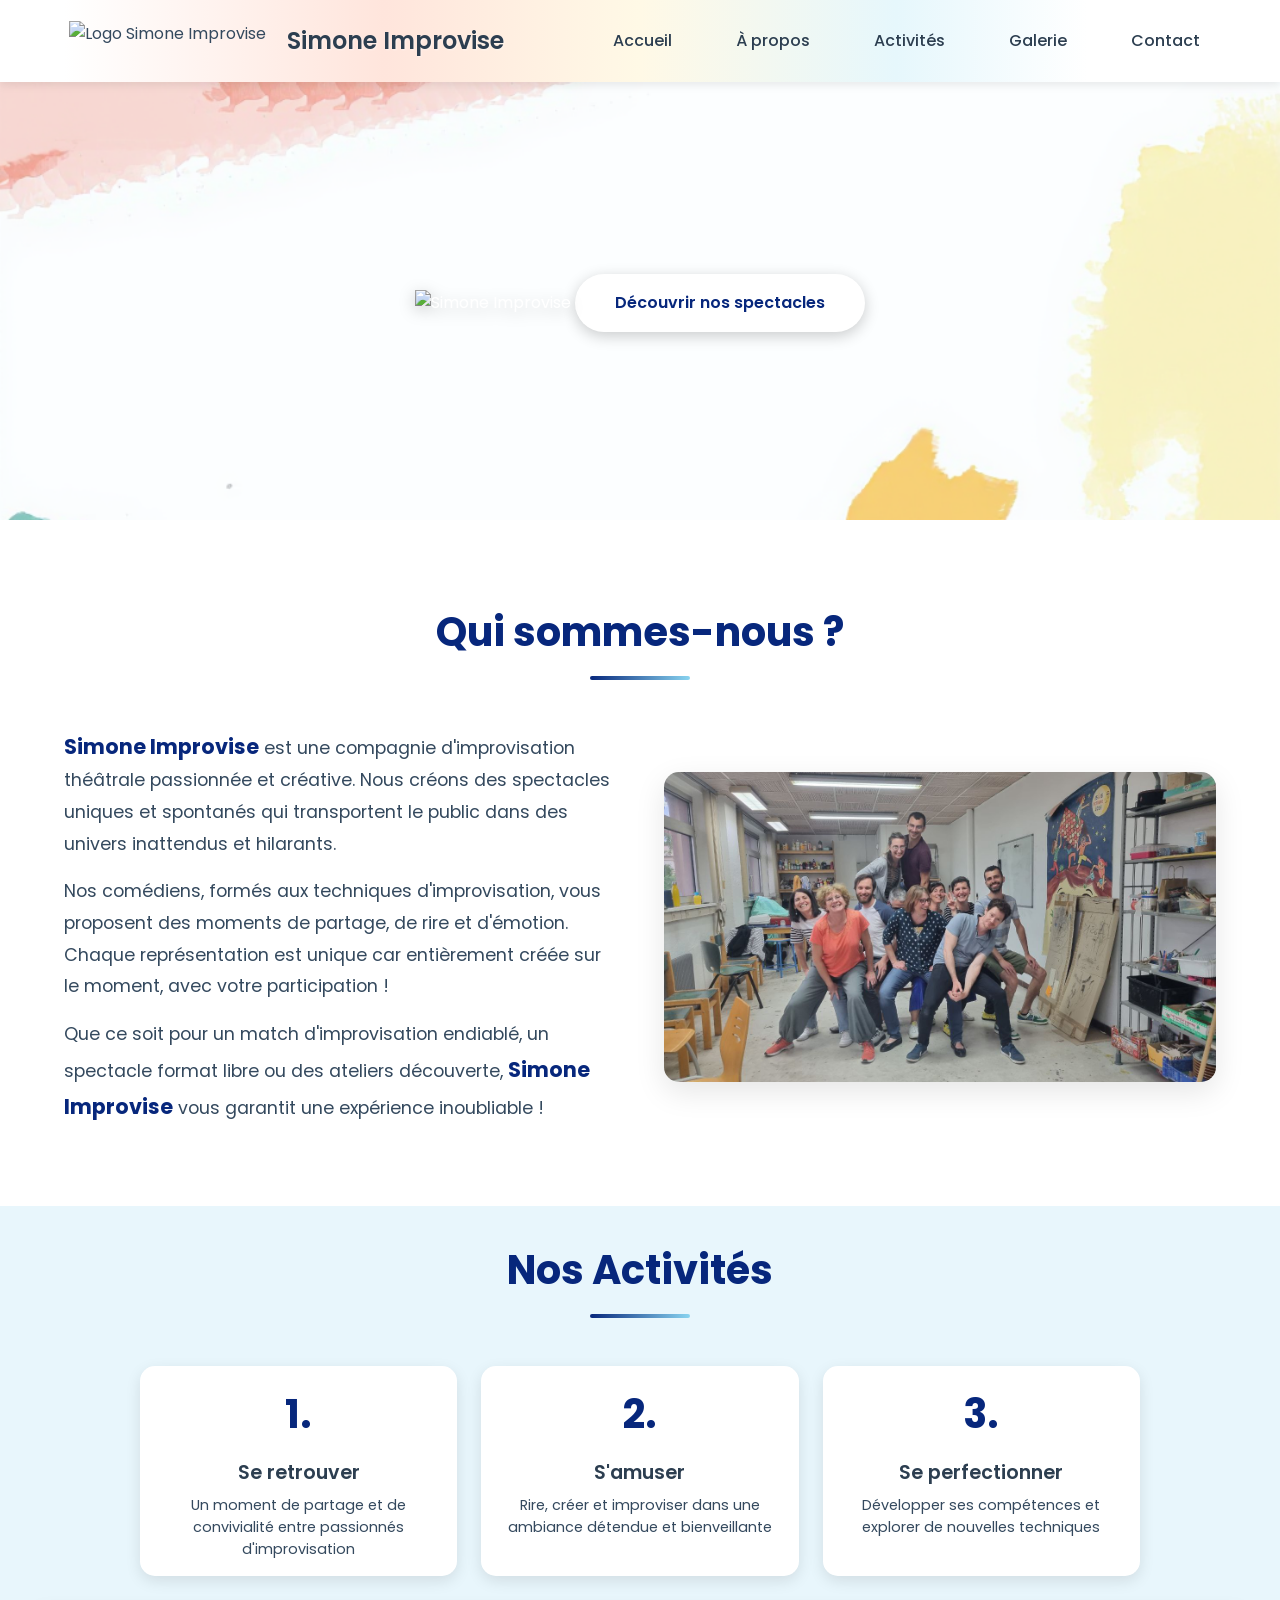
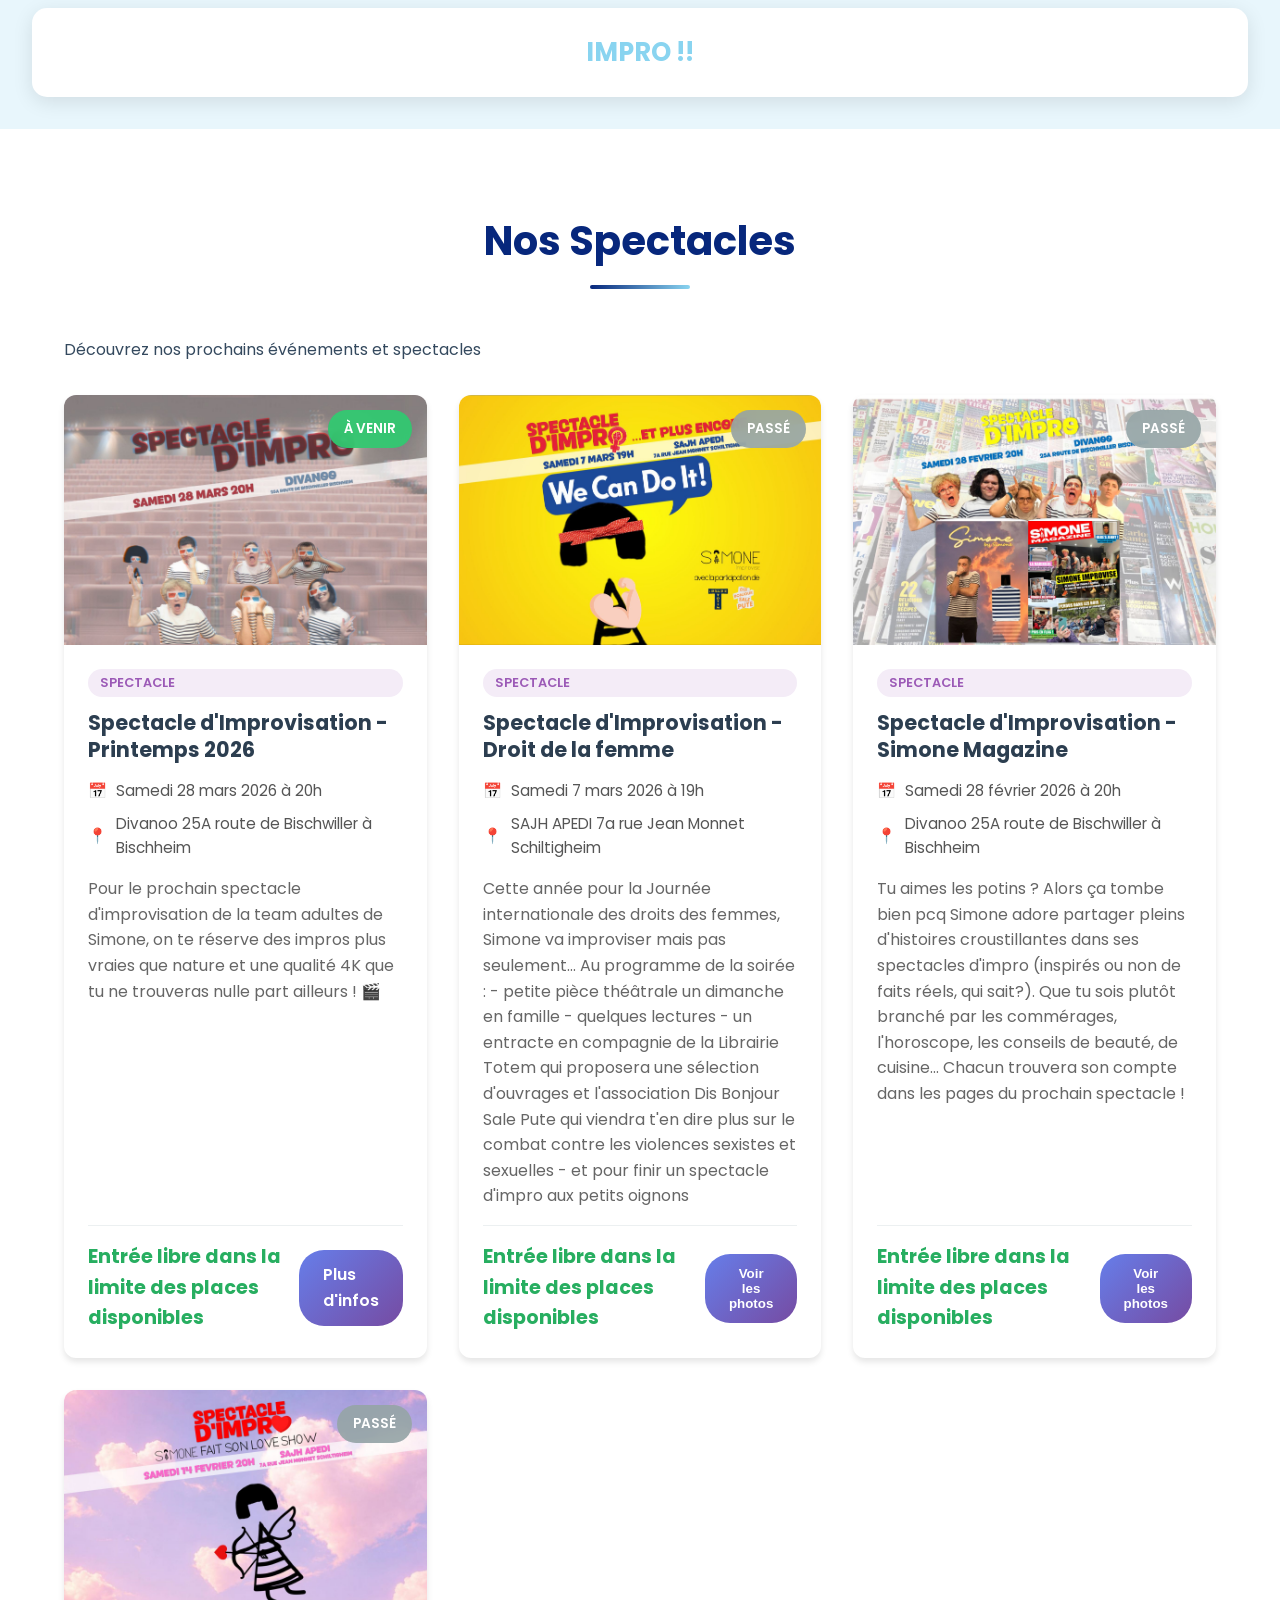
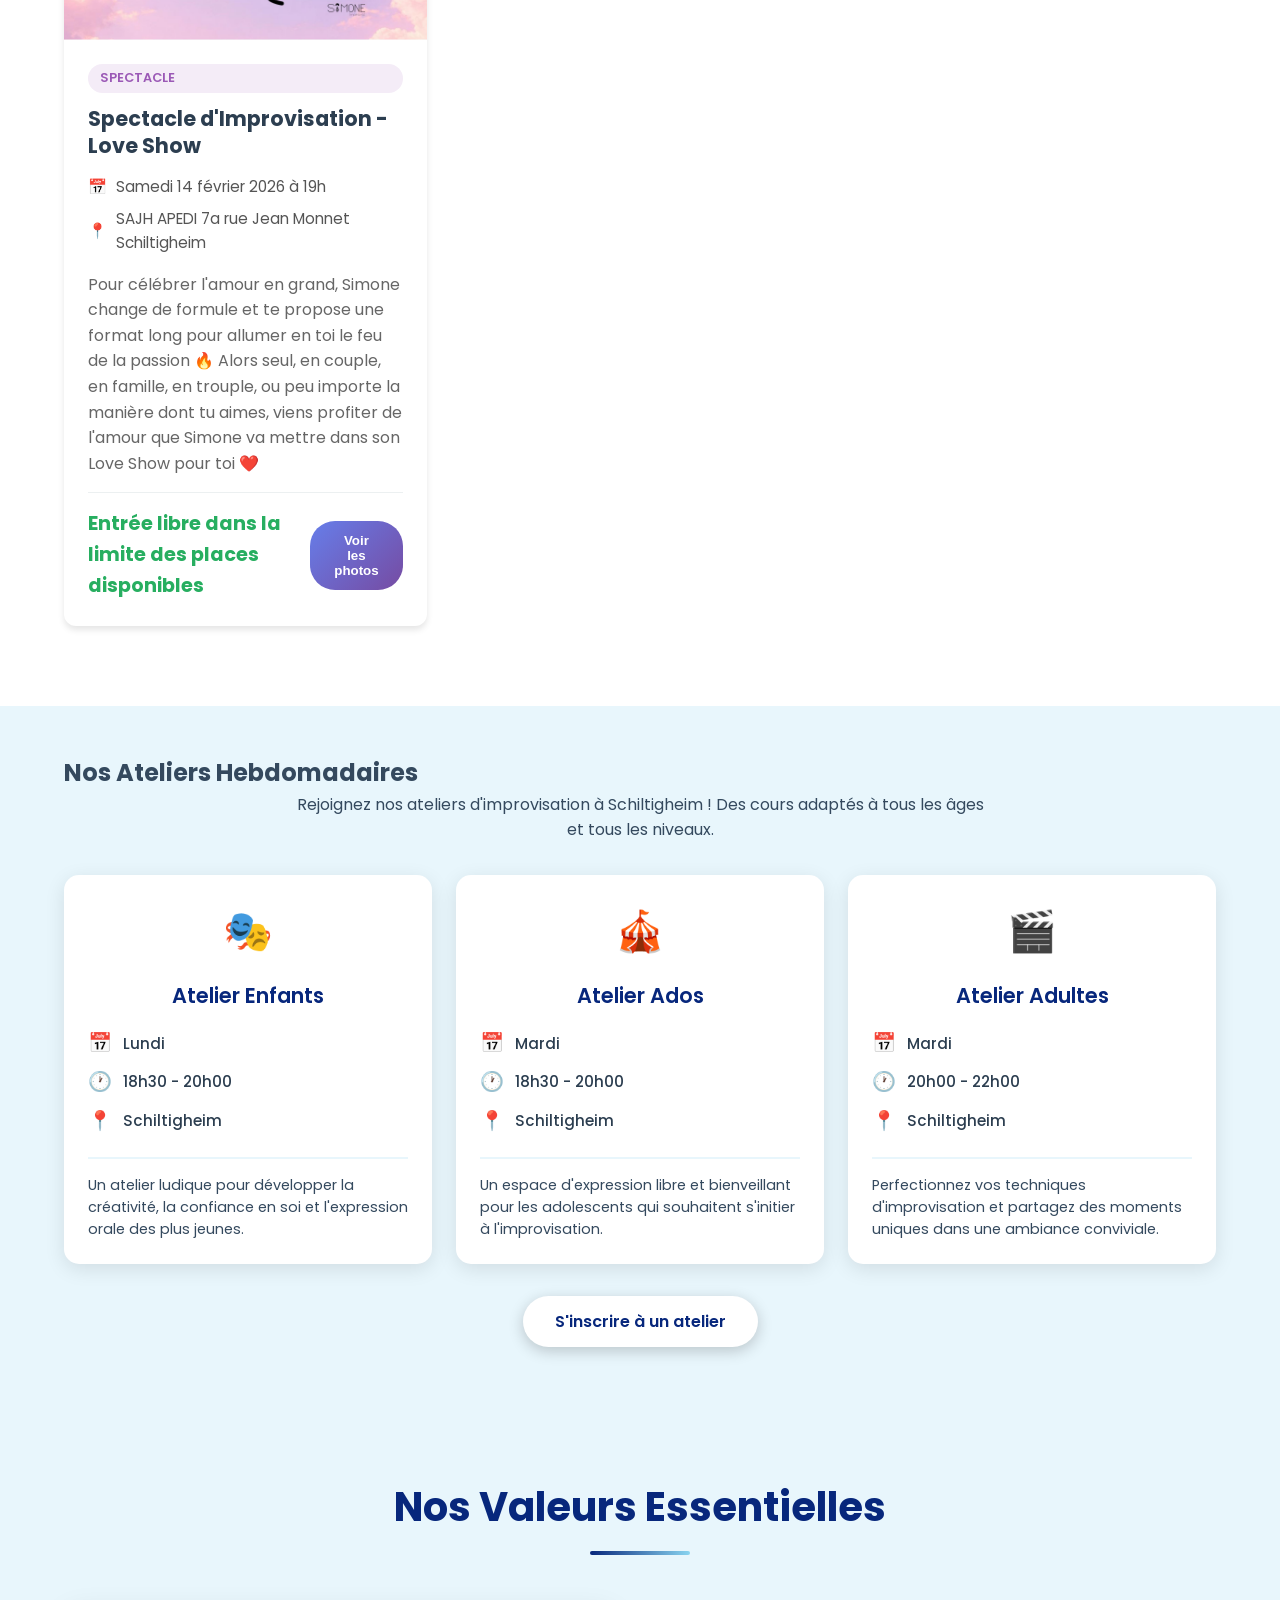
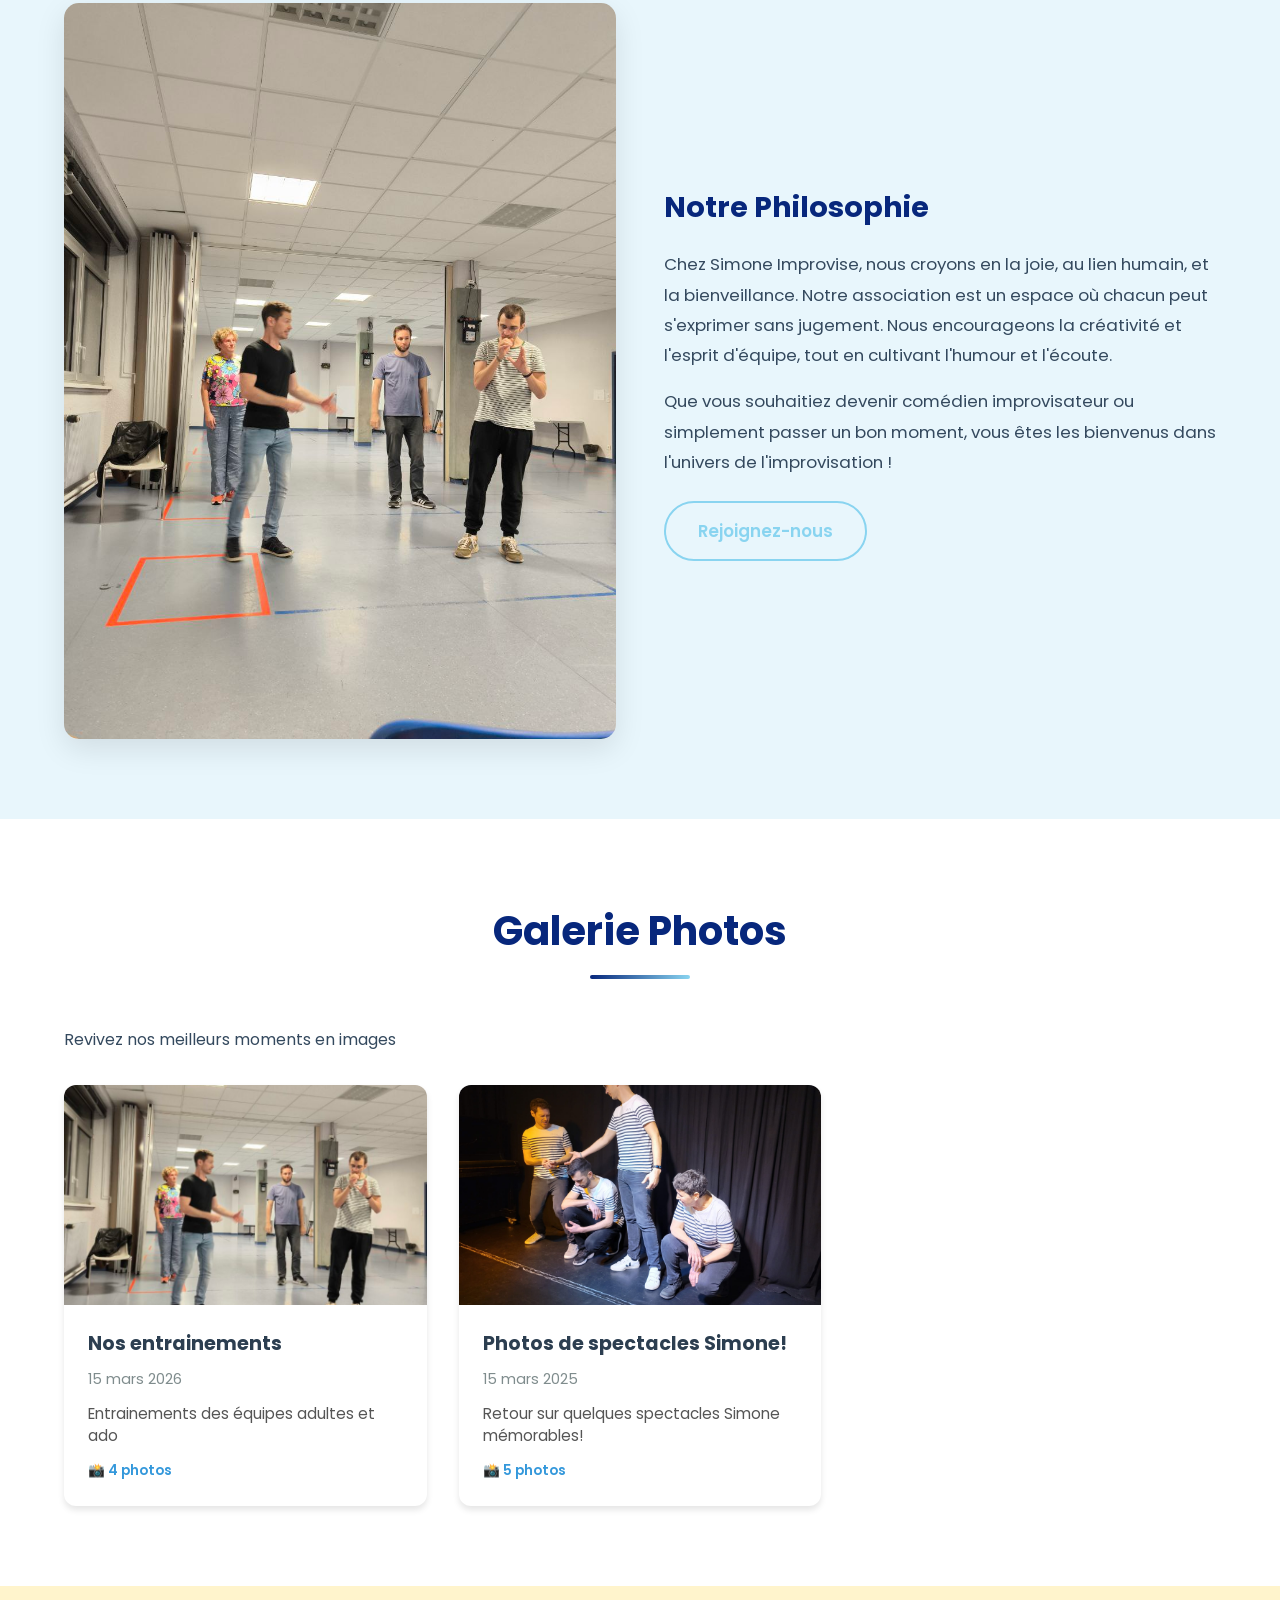
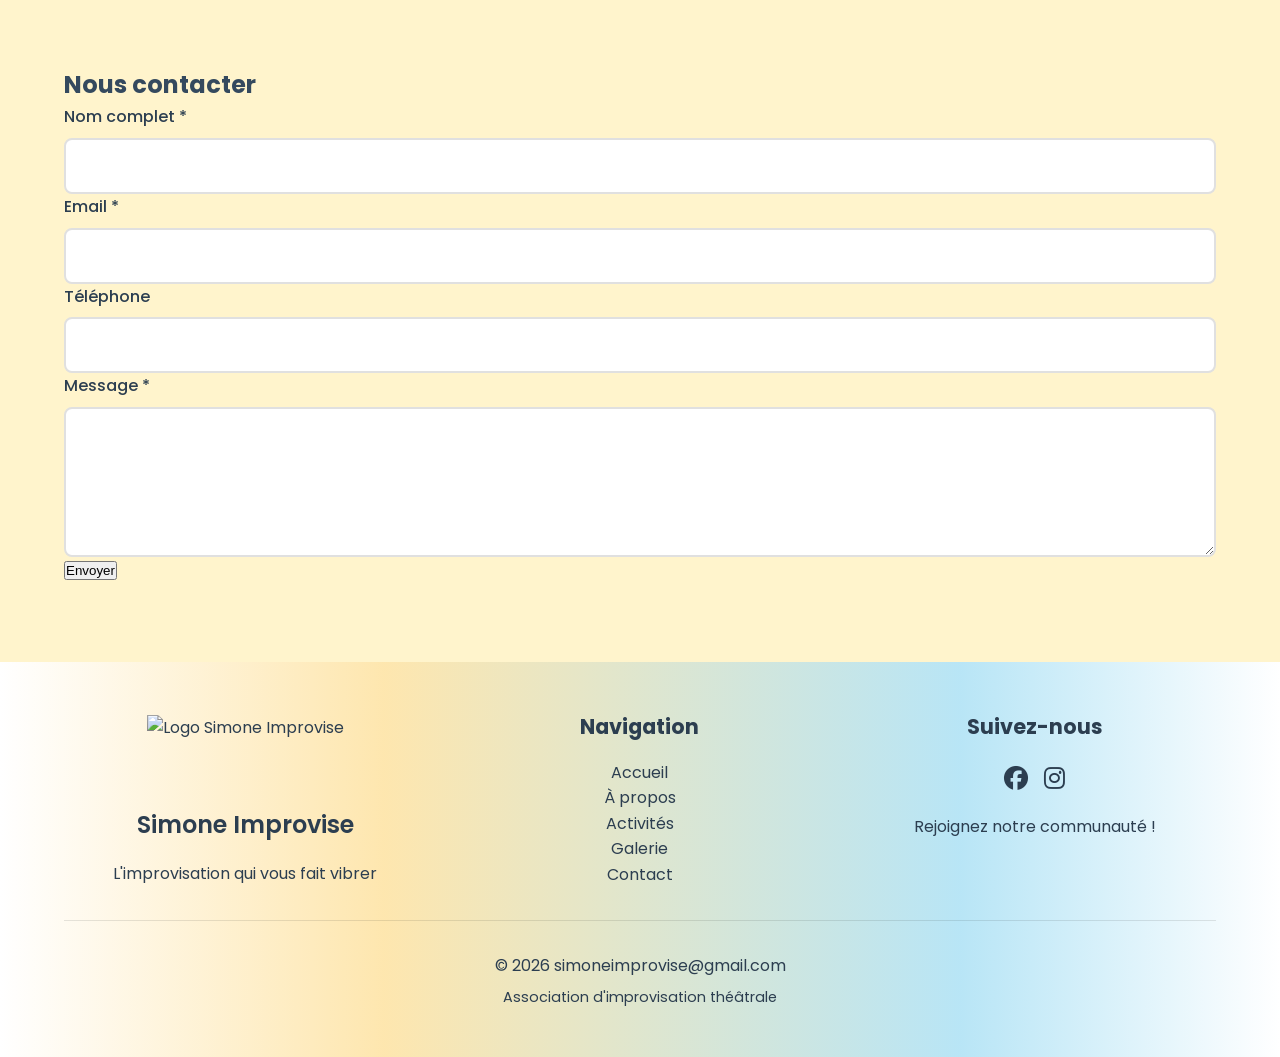
==== commit fc374ae1: "modification suite avis" ====
--- a/index-valeur.html
+++ b/index-valeur.html
@@ -52,8 +52,7 @@
     <!-- HERO SECTION -->
     <section id="accueil" class="hero">
         <div class="hero-content">
-            <h1>Simone Improvise</h1>
-            <p>L'improvisation théâtrale qui vous emmène ailleurs</p>
+            <img src="assets/images/logo-simone-v2.png" alt="Simone Improvise" class="hero-logo">
             <a href="#spectacles" class="btn">Découvrir nos spectacles</a>
         </div>
     </section>
--- a/assets/css/styles.css
+++ b/assets/css/styles.css
@@ -9,18 +9,6 @@
 }
 
 :root {
-    /* Palette de couleurs principale 
-    --coral-pastel: #FFB4A8;
-    --sunshine-yellow: #FDD679;
-    --sky-blue: #89D4F0;
-    --mint-green: #7DDCC8;
-    --pale-blue: #E8F6FC;
-    --pale-yellow: #FFF4CC;
-    --white: #FFFFFF;
-    --dark-text: #2C3E50;
-    --text-color: #34495E;
-*/
-
     --coral-pastel: #07277c;
     --sunshine-yellow: #FDD679;
     --sky-blue: #89D4F0;
@@ -30,17 +18,15 @@
     --white: #FFFFFF;
     --dark-text: #2C3E50;
     --text-color: #34495E;
-
-  --bleu:        #07277c;
-  --bleu-clair:  #0a2c84;
-  --fond-clair:  #eff9ff;
-  --fond-hero:   #ebe3d9;
-  --fond-cover:  #edeeee;
-  --texte:       #03081e;
-  --texte-gris:  #252525;
-  --bordure:     #7b90bd;
-  --blanc:       #ffffff;
-
+    --bleu:        #07277c;
+    --bleu-clair:  #0a2c84;
+    --fond-clair:  #eff9ff;
+    --fond-hero:   #ebe3d9;
+    --fond-cover:  #edeeee;
+    --texte:       #03081e;
+    --texte-gris:  #252525;
+    --bordure:     #7b90bd;
+    --blanc:       #ffffff;
 }
 
 body {
@@ -51,6 +37,13 @@
     background: var(--white);
 }
 
+.btn-container {
+    text-align: center;
+}
+
+.btn-spectacles {
+    text-align: center;
+}
 /* ========================================
    HEADER & NAVIGATION
    ======================================== */
@@ -91,7 +84,7 @@
 .logo {
     height: 50px;
     width: auto;
-    background: white;
+    #background: white;
     padding: 5px;
     border-radius: 5px;
 }
@@ -144,35 +137,57 @@
 .hero {
     margin-top: 70px;
     min-height: 50vh;
-    background: linear-gradient(135deg, rgba(255, 180, 168, 0.7), rgba(137, 212, 240, 0.7)),
-                url('assets/images/IMG_20230524_120431_947.jpg') center/cover no-repeat;
     display: flex;
     align-items: center;
     justify-content: center;
     text-align: center;
     color: white;
     position: relative;
-    padding: 4rem 2rem;
+    padding: 2rem 2rem;
+    overflow: hidden;
+}
+
+/* Fond aquarelle responsive avec transparence */
+.hero::before {
+    content: '';
+    position: absolute;
+    top: 0;
+    left: 0;
+    width: 100%;
+    height: 100%;
+    background-image: url('../images/hero-background.png');
+    background-size: cover;
+    background-position: center;
+    background-repeat: no-repeat;
+    opacity: 0.85;
+    z-index: 0;
 }
 
 .hero-content {
     z-index: 2;
     max-width: 800px;
     animation: fadeInUp 1s ease;
+    position: relative;
+}
+
+.hero-logo {
+    max-width: 600px;
+    width: 90%;
+    height: auto;
+    margin-top: 2rem;
+    margin-bottom: 1rem;
+    filter: drop-shadow(0 4px 8px rgba(0,0,0,0.2));
 }
 
 .hero h1 {
-    font-size: 4rem;
-    margin-bottom: 1.5rem;
-    text-shadow: 3px 3px 6px rgba(0,0,0,0.4);
-    letter-spacing: 2px;
-    font-weight: 700;
+    display: none; /* Cache le titre texte car il est dans l'image */
 }
 
 .hero p {
     font-size: 1.5rem;
     margin-bottom: 2.5rem;
-    text-shadow: 2px 2px 4px rgba(0,0,0,0.4);
+    color: var(--dark-text);
+    text-shadow: 2px 2px 4px rgba(255,255,255,0.8);
 }
 
 /* ========================================
@@ -591,7 +606,7 @@
 
 .footer-logo {
     height: 80px;
-    background: white;
+    #background: white;
     padding: 5px;
     border-radius: 5px;
 }
